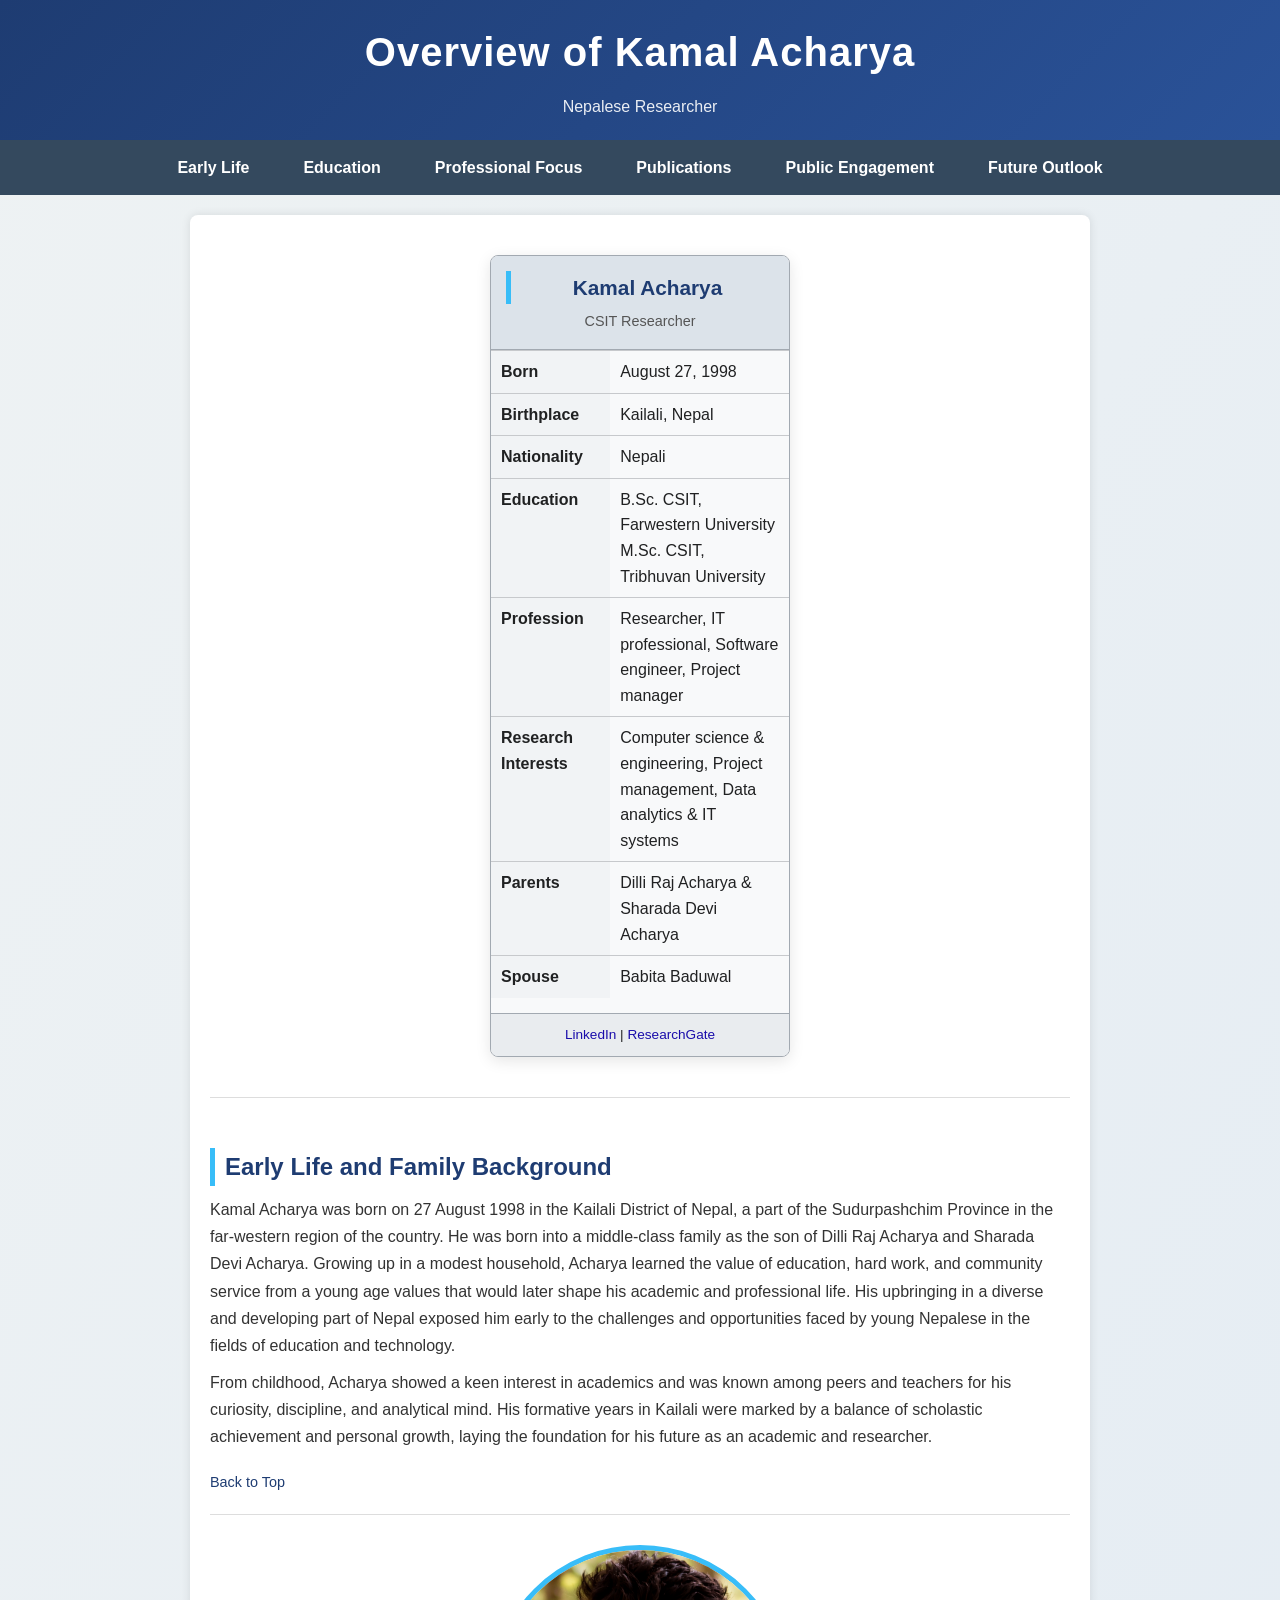
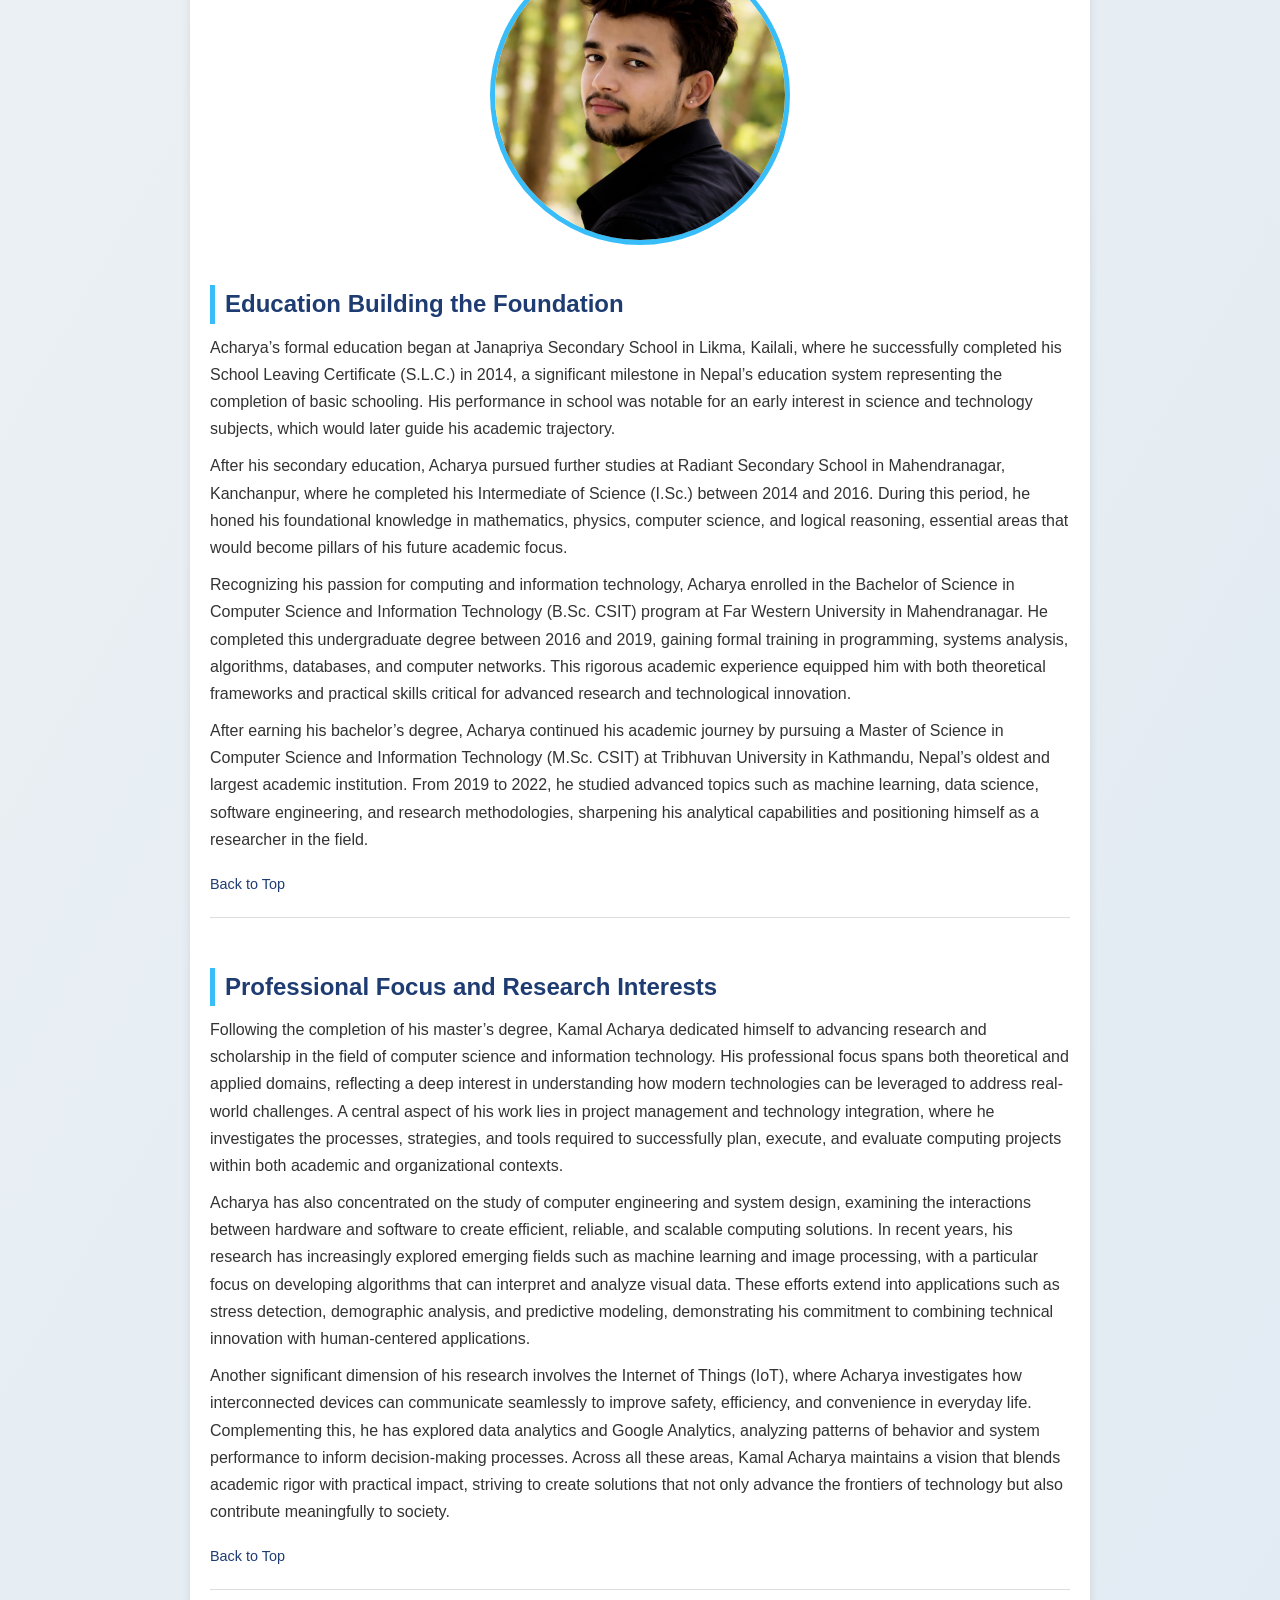
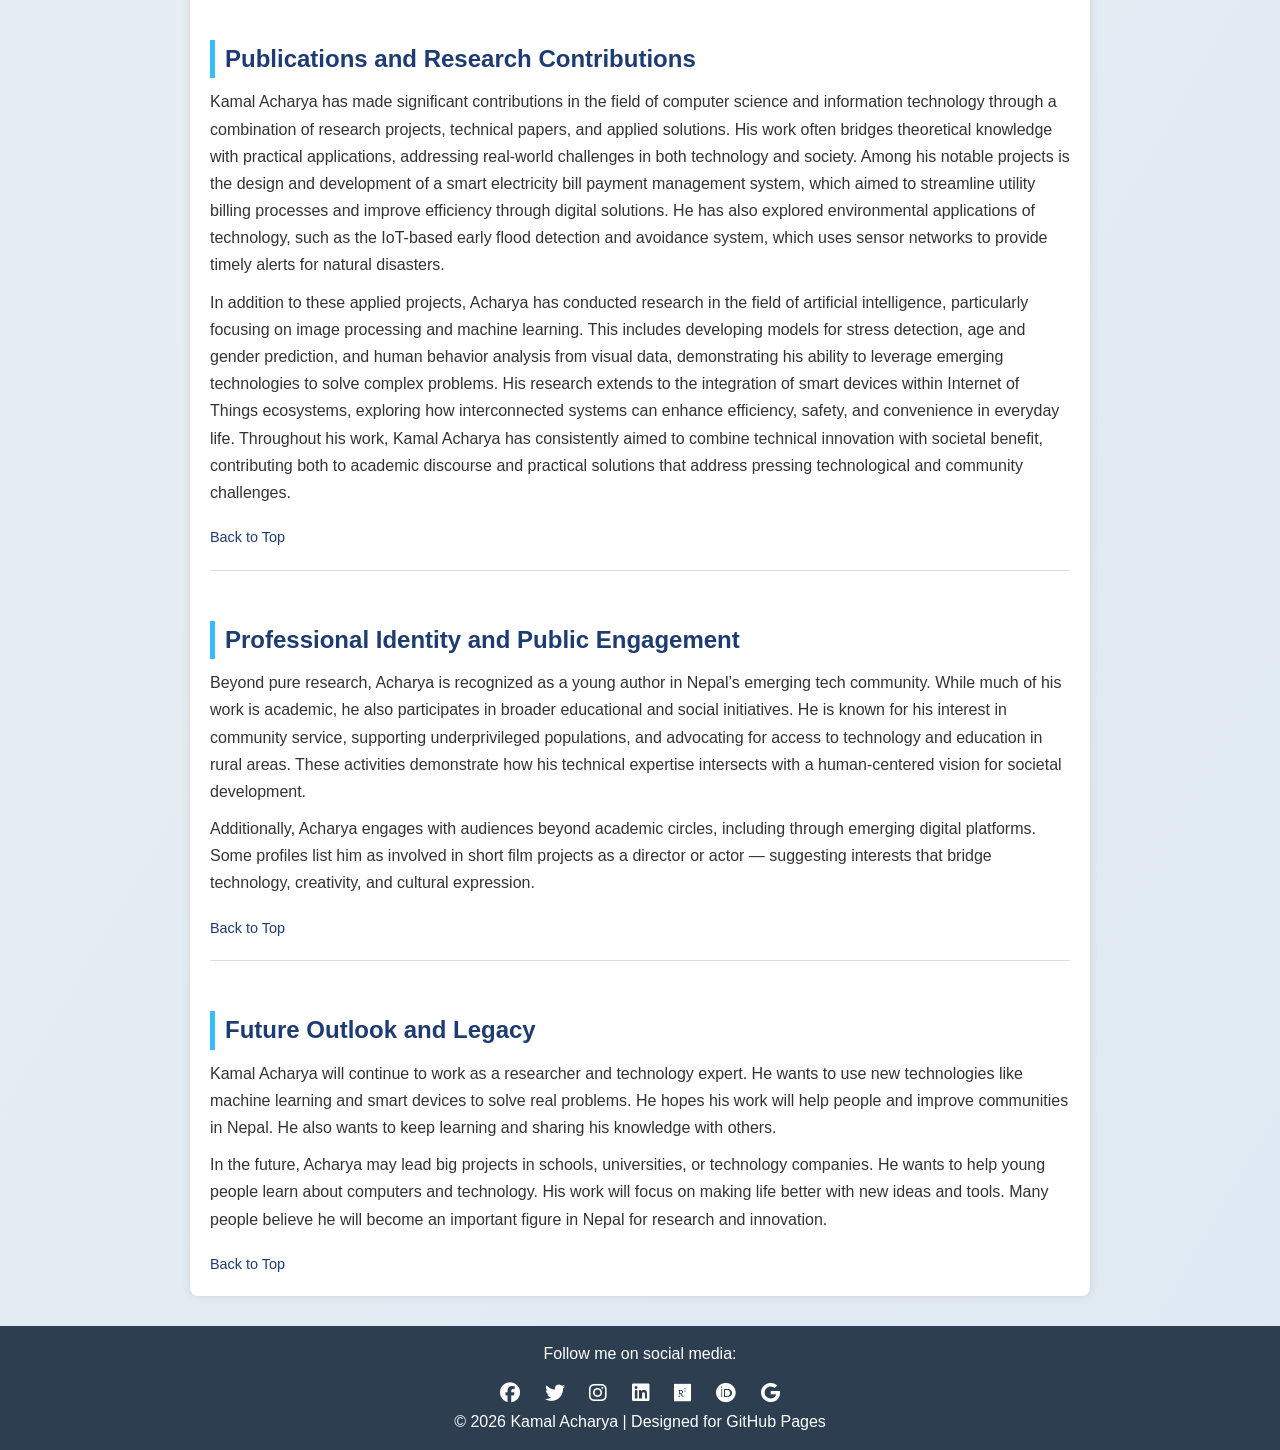
==== index.html @ 08b3272a "Update index.html" ====
<!DOCTYPE html>
<html lang="en">
<head>
    <meta charset="UTF-8">
    <meta name="viewport" content="width=device-width, initial-scale=1.0">
    <script src="script.js"></script>
    <link rel="stylesheet" href="style.css">
    <link rel="stylesheet" href="https://cdnjs.cloudflare.com/ajax/libs/font-awesome/6.4.0/css/all.min.css">
    <meta name="description" content="Biography of Kamal Acharya – Early Life, Education, Career, and Achievements">
    <title>About Kamal Acharya</title>
    <style>
        body {
            font-family: Arial, sans-serif;
            line-height: 1.6;
            margin: 0;
            padding: 0;
            background-color: #f9f9f9;
            color: #333;
        }
        header {
            background-color: #2c3e50;
            color: white;
            padding: 20px 0;
            text-align: center;
        }
        header h1 {
            margin: 0;
        }
        nav {
            background: #34495e;
            padding: 10px;
            position: sticky;
            top: 0;
            z-index: 1000;
        }
        nav ul {
            list-style: none;
            padding: 0;
            display: flex;
            justify-content: center;
            flex-wrap: wrap;
        }
        nav li {
            margin: 5px 15px;
        }
        nav a {
            color: white;
            text-decoration: none;
            font-weight: bold;
        }
        nav a:hover {
            text-decoration: underline;
        }
        main {
            max-width: 900px;
            margin: 20px auto;
            padding: 0 20px;
            background: white;
            border-radius: 8px;
            box-shadow: 0 0 10px rgba(0,0,0,0.1);
        }
        section {
            padding: 20px 0;
            border-bottom: 1px solid #ddd;
        }
        section:last-child {
            border-bottom: none;
        }
        h2 {
            color: #2c3e50;
        }
        ul.toc {
            list-style: decimal inside;
            margin-left: 0;
        }
        footer {
            text-align: center;
            padding: 15px 0;
            background: #2c3e50;
            color: white;
            margin-top: 20px;
        }
        a.back-to-top {
            display: inline-block;
            margin-top: 10px;
            font-size: 0.9em;
        }
    </style>
</head>  
<body>
    <header>
        <h1>Overview of Kamal Acharya</h1>
        <p>Nepalese Researcher</p>
    </header>

    <nav>
        <ul>
           
            <li><a href="#early-life">Early Life</a></li>
            <li><a href="#education">Education</a></li>
            <li><a href="#professional-focus">Professional Focus</a></li>
            <li><a href="#publications">Publications</a></li>
            <li><a href="#Professional Identity and Public Engagement">Public Engagement</a></li>
            <li><a href="#future-outlook">Future Outlook</a></li>
        </ul>
    </nav>
    <main>
   <section id="quick-facts">
    <div class="wiki-infobox">
        <div class="infobox-header">
            <h2>Kamal Acharya</h2>
            <p>CSIT Researcher</p>
        </div>
        <table>
            <tr>
                <th>Born</th>
                <td>August 27, 1998</td>
            </tr>
            <tr>
                <th>Birthplace</th>
                <td>Kailali, Nepal</td>
            </tr>
            <tr>
                <th>Nationality</th>
                <td>Nepali</td>
            </tr>
            <tr>
                <th>Education</th>
                <td>
                    B.Sc. CSIT, Farwestern University<br>
                    M.Sc. CSIT, Tribhuvan University
                </td>
            </tr>
            <tr>
                <th>Profession</th>
                <td>Researcher, IT professional, Software engineer, Project manager</td>
            </tr>
            <tr>
                <th>Research Interests</th>
                <td>Computer science & engineering, Project management, Data analytics & IT systems</td>
            </tr>
            <tr>
                <th>Parents</th>
                <td>Dilli Raj Acharya & Sharada Devi Acharya</td>
            </tr>
            <tr>
                <th>Spouse</th>
                <td>Babita Baduwal</td>
            </tr>
        </table>
        <div class="infobox-footer">
            <a href="https://www.linkedin.com/in/acharyak182" target="_blank">LinkedIn</a> |
            <a href="https://www.researchgate.net/profile/Kamal-Acharya-15" target="_blank">ResearchGate</a>
        </div>
    </div>
</section>
   
        <section id="early-life">
            <h2>Early Life and Family Background</h2>
            <p>Kamal Acharya was born on 27 August 1998 in the Kailali District of Nepal, a part of the Sudurpashchim Province in the far‑western region of the country. He was born into a middle‑class family as the son of Dilli Raj Acharya and Sharada Devi Acharya. Growing up in a modest household, Acharya learned the value of education, hard work, and community service from a young age values that would later shape his academic and professional life. His upbringing in a diverse and developing part of Nepal exposed him early to the challenges and opportunities faced by young Nepalese in the fields of education and technology.</p>
            <p>From childhood, Acharya showed a keen interest in academics and was known among peers and teachers for his curiosity, discipline, and analytical mind. His formative years in Kailali were marked by a balance of scholastic achievement and personal growth, laying the foundation for his future as an academic and researcher.</p>
            <a href="#top" class="back-to-top">Back to Top</a>
        </section>
<img src="Kamal_Acharya_in_2026.jpg" alt="My Photo" class="center-img" width="300" height="300">
        <section id="education">
            <h2>Education Building the Foundation</h2>
            <p>Acharya’s formal education began at Janapriya Secondary School in Likma, Kailali, where he successfully completed his School Leaving Certificate (S.L.C.) in 2014, a significant milestone in Nepal’s education system representing the completion of basic schooling. His performance in school was notable for an early interest in science and technology subjects, which would later guide his academic trajectory.</p>
            <p>After his secondary education, Acharya pursued further studies at Radiant Secondary School in Mahendranagar, Kanchanpur, where he completed his Intermediate of Science (I.Sc.) between 2014 and 2016. During this period, he honed his foundational knowledge in mathematics, physics, computer science, and logical reasoning, essential areas that would become pillars of his future academic focus.</p>
            <p>Recognizing his passion for computing and information technology, Acharya enrolled in the Bachelor of Science in Computer Science and Information Technology (B.Sc. CSIT) program at Far Western University in Mahendranagar. He completed this undergraduate degree between 2016 and 2019, gaining formal training in programming, systems analysis, algorithms, databases, and computer networks. This rigorous academic experience equipped him with both theoretical frameworks and practical skills critical for advanced research and technological innovation.</p>
            <p>After earning his bachelor’s degree, Acharya continued his academic journey by pursuing a Master of Science in Computer Science and Information Technology (M.Sc. CSIT) at Tribhuvan University in Kathmandu, Nepal’s oldest and largest academic institution. From 2019 to 2022, he studied advanced topics such as machine learning, data science, software engineering, and research methodologies, sharpening his analytical capabilities and positioning himself as a researcher in the field.</p>
            <a href="#top" class="back-to-top">Back to Top</a>
        </section>

        <section id="professional-focus">
            <h2>Professional Focus and Research Interests</h2>
            <p>Following the completion of his master’s degree, Kamal Acharya dedicated himself to advancing research and scholarship in the field of computer science and information technology. His professional focus spans both theoretical and applied domains, reflecting a deep interest in understanding how modern technologies can be leveraged to address real-world challenges. A central aspect of his work lies in project management and technology integration, where he investigates the processes, strategies, and tools required to successfully plan, execute, and evaluate computing projects within both academic and organizational contexts.</p>
            <p>Acharya has also concentrated on the study of computer engineering and system design, examining the interactions between hardware and software to create efficient, reliable, and scalable computing solutions. In recent years, his research has increasingly explored emerging fields such as machine learning and image processing, with a particular focus on developing algorithms that can interpret and analyze visual data. These efforts extend into applications such as stress detection, demographic analysis, and predictive modeling, demonstrating his commitment to combining technical innovation with human-centered applications.</p>
            <p>Another significant dimension of his research involves the Internet of Things (IoT), where Acharya investigates how interconnected devices can communicate seamlessly to improve safety, efficiency, and convenience in everyday life. Complementing this, he has explored data analytics and Google Analytics, analyzing patterns of behavior and system performance to inform decision-making processes. Across all these areas, Kamal Acharya maintains a vision that blends academic rigor with practical impact, striving to create solutions that not only advance the frontiers of technology but also contribute meaningfully to society.</p>
            <a href="#top" class="back-to-top">Back to Top</a>
        </section>

        <section id="publications">
            <h2>Publications and Research Contributions</h2>
            <p>Kamal Acharya has made significant contributions in the field of computer science and information technology through a combination of research projects, technical papers, and applied solutions. His work often bridges theoretical knowledge with practical applications, addressing real-world challenges in both technology and society. Among his notable projects is the design and development of a smart electricity bill payment management system, which aimed to streamline utility billing processes and improve efficiency through digital solutions. He has also explored environmental applications of technology, such as the IoT-based early flood detection and avoidance system, which uses sensor networks to provide timely alerts for natural disasters.</p>
            <p>In addition to these applied projects, Acharya has conducted research in the field of artificial intelligence, particularly focusing on image processing and machine learning. This includes developing models for stress detection, age and gender prediction, and human behavior analysis from visual data, demonstrating his ability to leverage emerging technologies to solve complex problems. His research extends to the integration of smart devices within Internet of Things ecosystems, exploring how interconnected systems can enhance efficiency, safety, and convenience in everyday life. Throughout his work, Kamal Acharya has consistently aimed to combine technical innovation with societal benefit, contributing both to academic discourse and practical solutions that address pressing technological and community challenges.</p>
            <a href="#top" class="back-to-top">Back to Top</a>
        </section>

        <section id="Professional Identity and Public Engagement">
            <h2>Professional Identity and Public Engagement</h2>
            <p>Beyond pure research, Acharya is recognized as a young author in Nepal’s emerging tech community. While much of his work is academic, he also participates in broader educational and social initiatives. He is known for his interest in community service, supporting underprivileged populations, and advocating for access to technology and education in rural areas. These activities demonstrate how his technical expertise intersects with a human‑centered vision for societal development.</p>
            <p>Additionally, Acharya engages with audiences beyond academic circles, including through emerging digital platforms. Some profiles list him as involved in short film projects as a director or actor — suggesting interests that bridge technology, creativity, and cultural expression.</p>
            <a href="#top" class="back-to-top">Back to Top</a>
        </section>

        <section id="future-outlook">
            <h2>Future Outlook and Legacy</h2>
            <p>Kamal Acharya will continue to work as a researcher and technology expert. He wants to use new technologies like machine learning and smart devices to solve real problems. He hopes his work will help people and improve communities in Nepal. He also wants to keep learning and sharing his knowledge with others.</p>
            <p>In the future, Acharya may lead big projects in schools, universities, or technology companies. He wants to help young people learn about computers and technology. His work will focus on making life better with new ideas and tools. Many people believe he will become an important figure in Nepal for research and innovation.</p>
            <a href="#top" class="back-to-top">Back to Top</a>
        </section>
    </main>

    <footer>
        <p>Follow me on social media:</p>
    <div class="social-icons">
        <a href="https://facebook.com/acharyaka182" target="_blank"><i class="fab fa-facebook"></i></a>
        <a href="https://twitter.com/acharyak182" target="_blank"><i class="fab fa-twitter"></i></a>
        <a href="https://instagram.com/acharyak182" target="_blank"><i class="fab fa-instagram"></i></a>
        <a href="https://linkedin.com/in/acharyak182" target="_blank"><i class="fab fa-linkedin"></i></a>
        <a href="https://www.researchgate.net/profile/Kamal-Acharya-15" target="_blank"><i class="fab fa-researchgate"></i></a>
        <a href="https://orcid.org/0000-0002-6869-6599" target="_blank"><i class="fab fa-orcid"></i></a>
        <a href="https://www.google.com/search?kgmid=/g/11vq212zlk" target="_blank"><i class="fab fa-google"></i></a>    
    </div>
        &copy; 2026 Kamal Acharya | Designed for GitHub Pages
    </footer>
</body>
</html>
---- style.css ----
/* Google Font */
@import url('https://fonts.googleapis.com/css2?family=Poppins:wght@300;400;600&display=swap');
/* Wikipedia-style Info Box */
.wiki-infobox {
    width: 300px;
    border: 1px solid #a2a9b1;
    border-radius: 8px;
    background-color: #f8f9fa;
    font-family: 'Segoe UI', Tahoma, Geneva, Verdana, sans-serif;
    color: #202122;
    overflow: hidden;
    box-shadow: 0 4px 15px rgba(0,0,0,0.1);
    margin: 20px auto;
}

.infobox-header {
    background-color: #dce3ea;
    padding: 15px;
    text-align: center;
    border-bottom: 1px solid #a2a9b1;
}

.infobox-header h2 {
    margin: 0;
    font-size: 1.3em;
}

.infobox-header p {
    margin: 5px 0 0 0;
    font-size: 0.9em;
    color: #555;
}

.infobox-image img {
    display: block;
    max-width: 100%;
    height: auto;
    margin: 15px auto;
    border-radius: 6px;
}

.wiki-infobox table {
    width: 100%;
    border-collapse: collapse;
    margin: 0 0 15px 0;
}

.wiki-infobox th, .wiki-infobox td {
    text-align: left;
    padding: 8px 10px;
    border-top: 1px solid #c7c9cc;
    vertical-align: top;
}

.wiki-infobox th {
    width: 40%;
    font-weight: bold;
    background-color: #f1f3f5;
}

.infobox-footer {
    text-align: center;
    padding: 10px;
    font-size: 0.85em;
    border-top: 1px solid #a2a9b1;
    background-color: #e9ecef;
}

.infobox-footer a {
    color: #1a0dab;
    text-decoration: none;
}

.infobox-footer a:hover {
    text-decoration: underline;
}

@media screen and (max-width: 400px) {
    .wiki-infobox {
        width: 90%;
    }
}
* {
    margin: 0;
    padding: 0;
    box-sizing: border-box;
}

body {
    font-family: 'Poppins', sans-serif;
    background: linear-gradient(120deg, #eef2f3, #dfe9f3);
    color: #333;
}

/* HEADER */
header {
    background: linear-gradient(135deg, #1e3c72, #2a5298);
    color: white;
    padding: 40px 20px;
    text-align: center;
}

header h1 {
    font-size: 2.5em;
    letter-spacing: 1px;
}

header p {
    margin-top: 10px;
    opacity: 0.9;
}

/* NAVBAR */
nav {
    background: #1e293b;
    position: sticky;
    top: 0;
    z-index: 1000;
}

nav ul {
    display: flex;
    justify-content: center;
    list-style: none;
    flex-wrap: wrap;
}

nav li {
    margin: 10px 15px;
}

nav a {
    color: #fff;
    text-decoration: none;
    padding: 8px 12px;
    transition: 0.3s;
    border-radius: 6px;
}

nav a:hover {
    background: #38bdf8;
    color: #000;
}

/* MAIN CONTENT */
main {
    max-width: 950px;
    margin: 30px auto;
    padding: 25px;
    background: white;
    border-radius: 12px;
    box-shadow: 0 8px 25px rgba(0,0,0,0.1);
}

/* SECTION STYLE */
section {
    margin-bottom: 30px;
    padding-bottom: 20px;
    border-bottom: 1px solid #eee;
}

section h2 {
    color: #1e3c72;
    margin-bottom: 10px;
    border-left: 5px solid #38bdf8;
    padding-left: 10px;
}

section p {
    margin-bottom: 10px;
    line-height: 1.7;
}

/* IMAGE */
.center-img {
    display: block;
    margin: 20px auto;
    border-radius: 50%;
    border: 5px solid #38bdf8;
    object-fit: cover;
}

/* BACK TO TOP */
.back-to-top {
    display: inline-block;
    margin-top: 10px;
    font-size: 0.85em;
    color: #1e3c72;
    text-decoration: none;
}

.back-to-top:hover {
    text-decoration: underline;
}

/* SOCIAL ICONS */
.social-icons {
    margin-top: 10px;
}

.social-icons a {
    color: white;
    margin: 0 10px;
    font-size: 20px;
    transition: 0.3s;
}

.social-icons a:hover {
    color: #38bdf8;
}

/* FOOTER */
footer {
    background: #1e293b;
    color: white;
    text-align: center;
    padding: 20px;
    margin-top: 30px;
}

/* RESPONSIVE DESIGN */
@media (max-width: 768px) {
    header h1 {
        font-size: 2em;
    }

    nav ul {
        flex-direction: column;
        align-items: center;
    }
    

    main {
        margin: 15px;
        padding: 15px;
    }
}
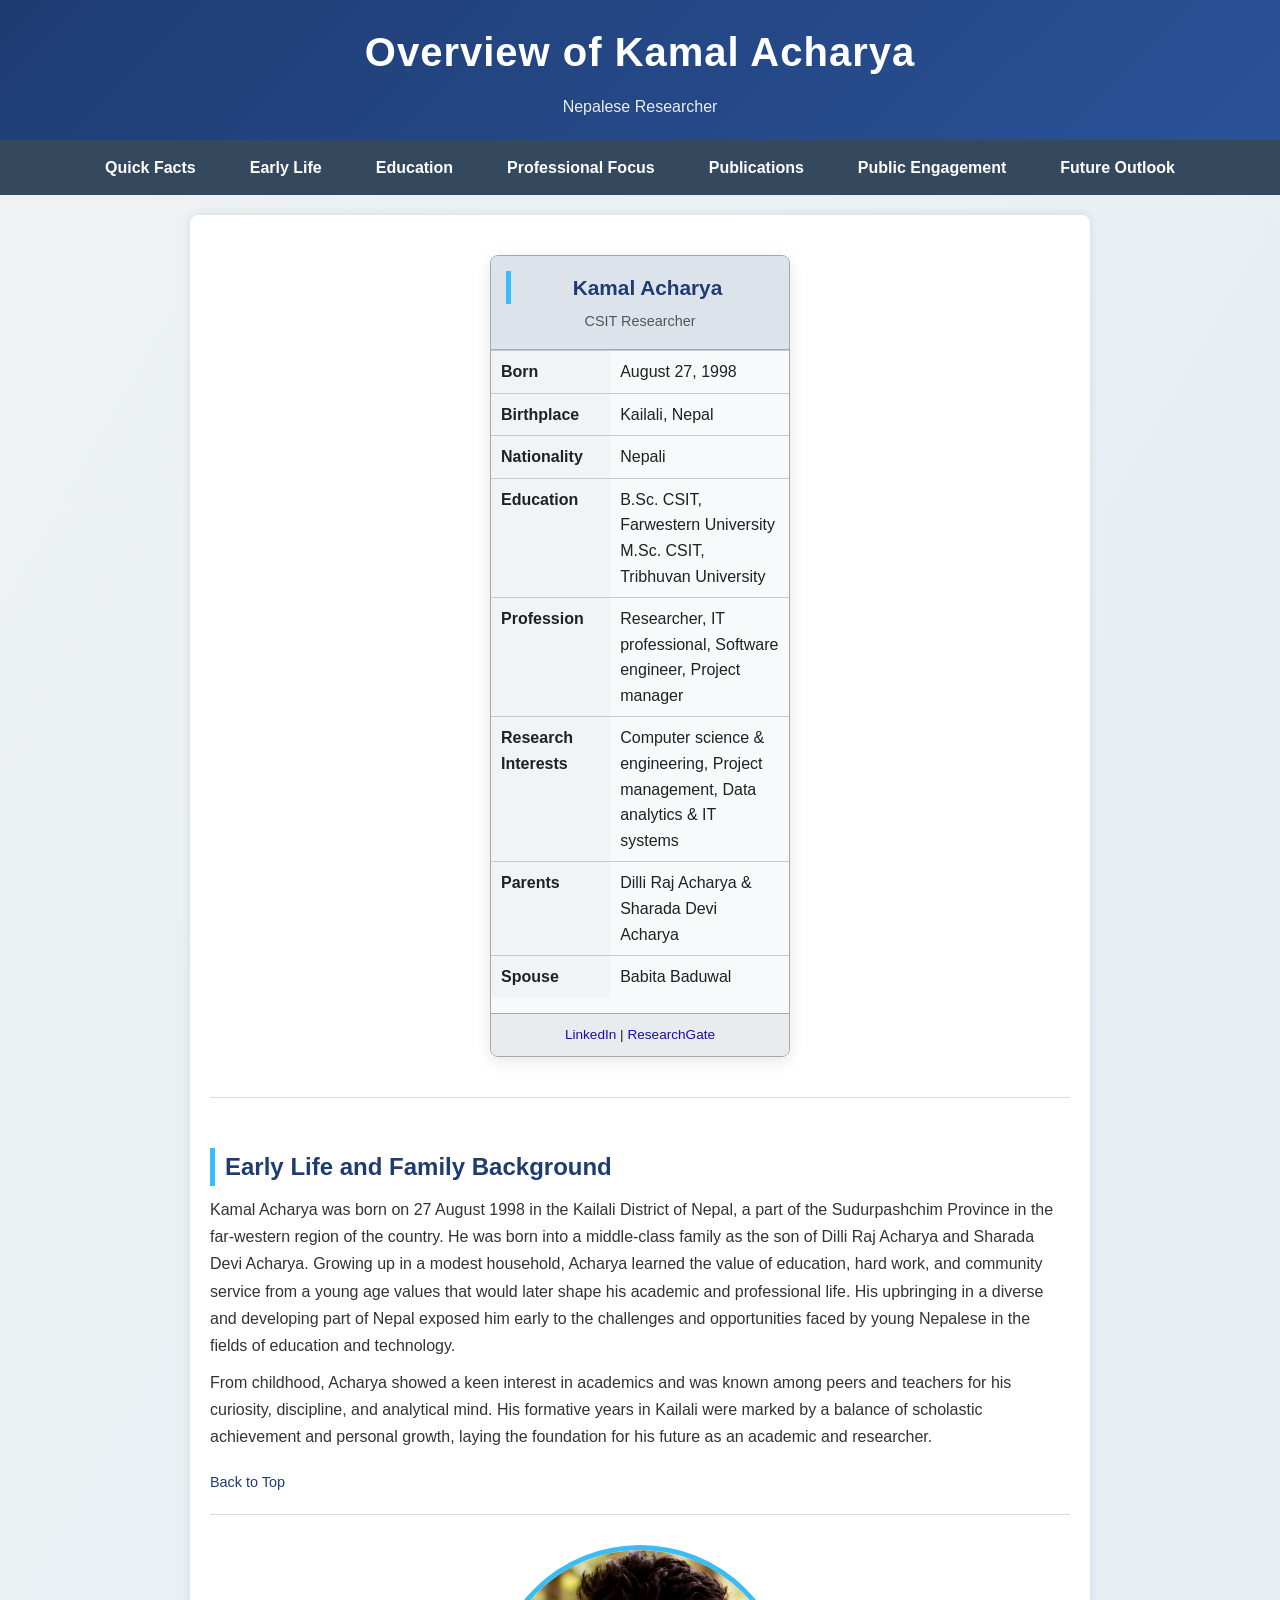
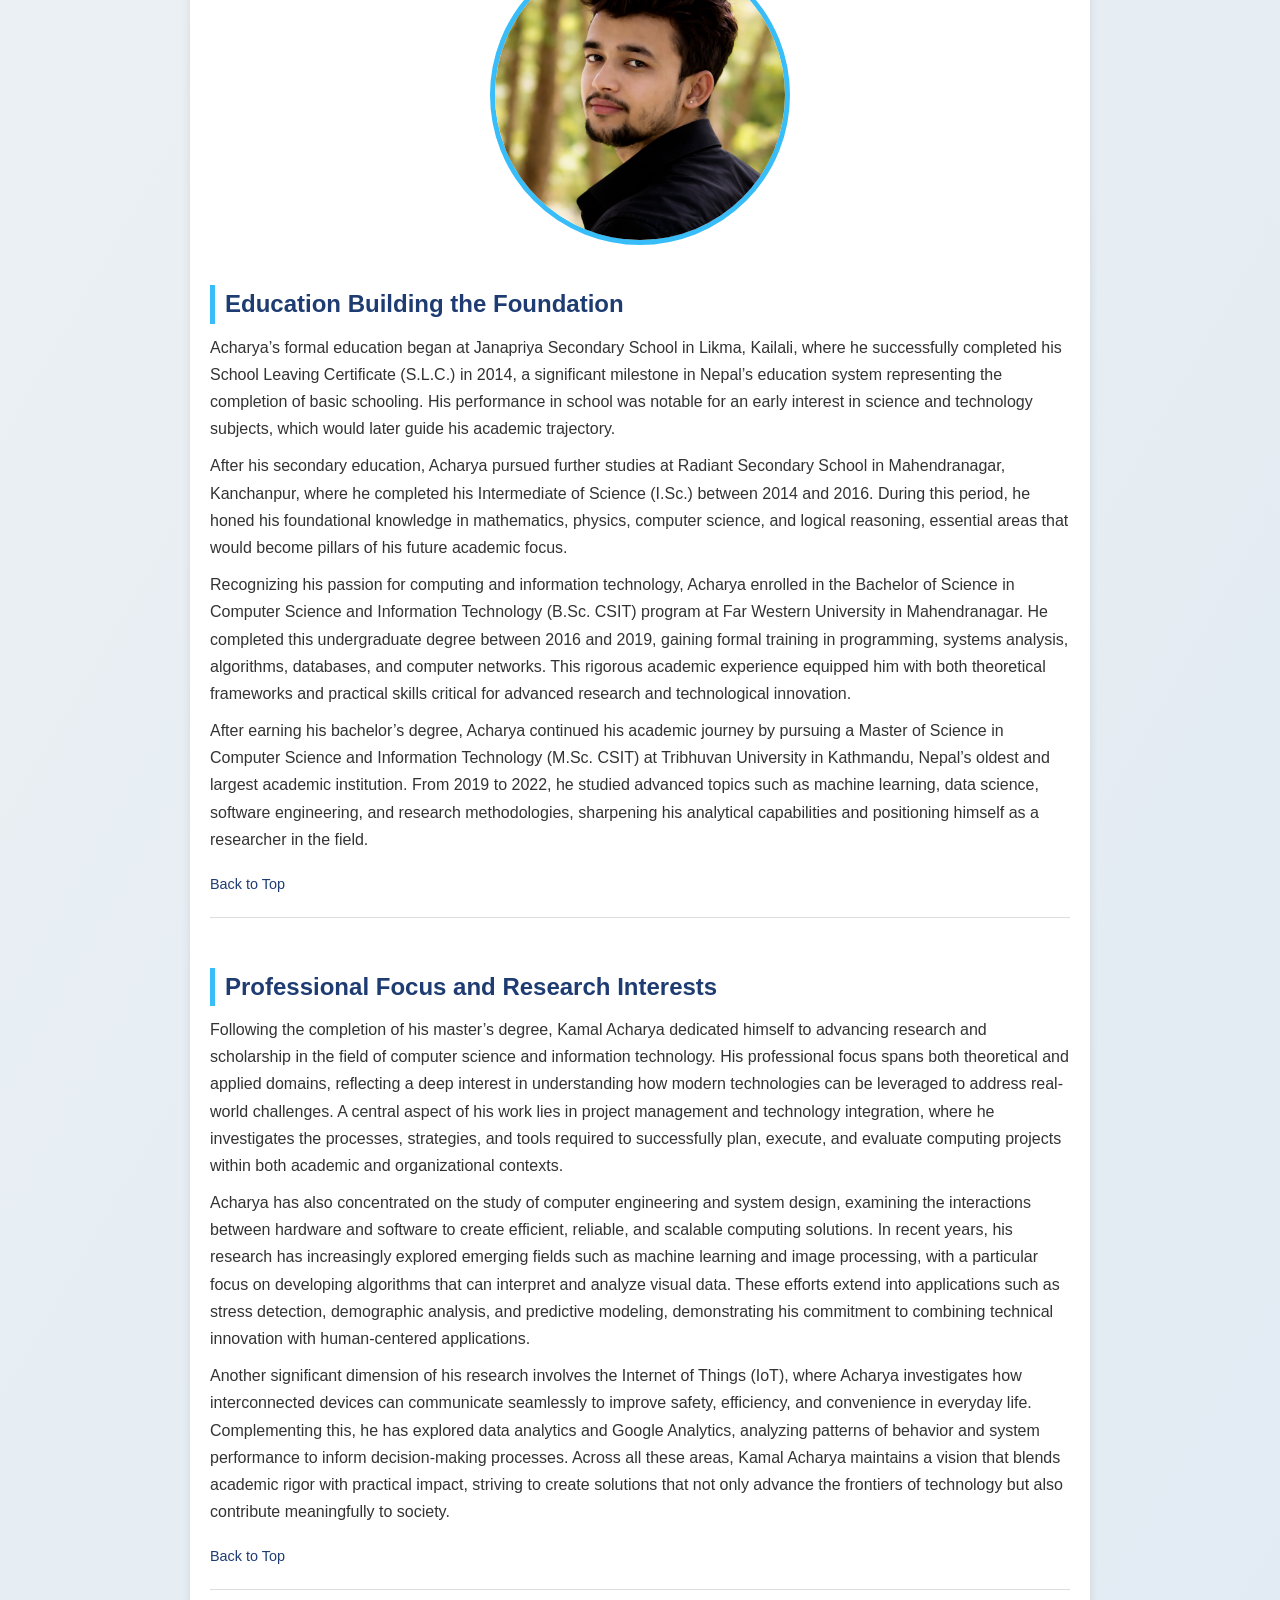
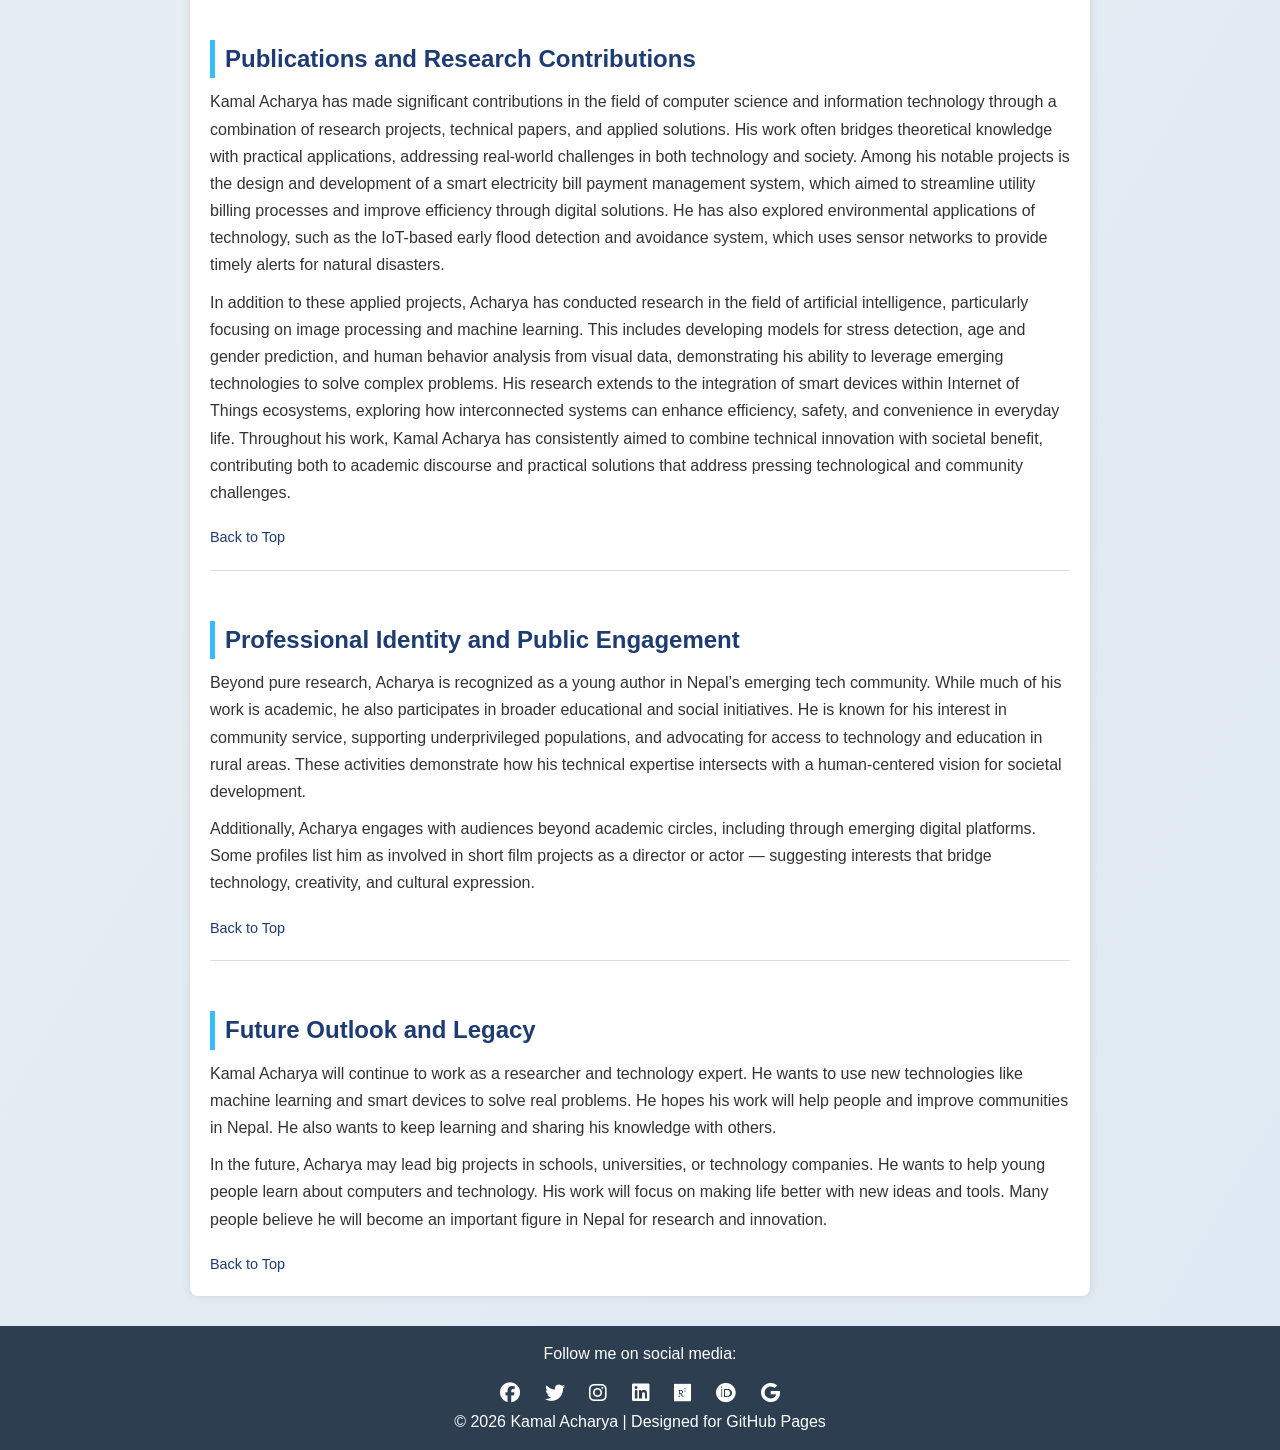
==== commit eb4ad8e5: "Update index.html" ====
--- a/index.html
+++ b/index.html
@@ -95,7 +95,7 @@
 
     <nav>
         <ul>
-           
+            <li><a href="#quick-facts">Quick Facts</a></li>
             <li><a href="#early-life">Early Life</a></li>
             <li><a href="#education">Education</a></li>
             <li><a href="#professional-focus">Professional Focus</a></li>
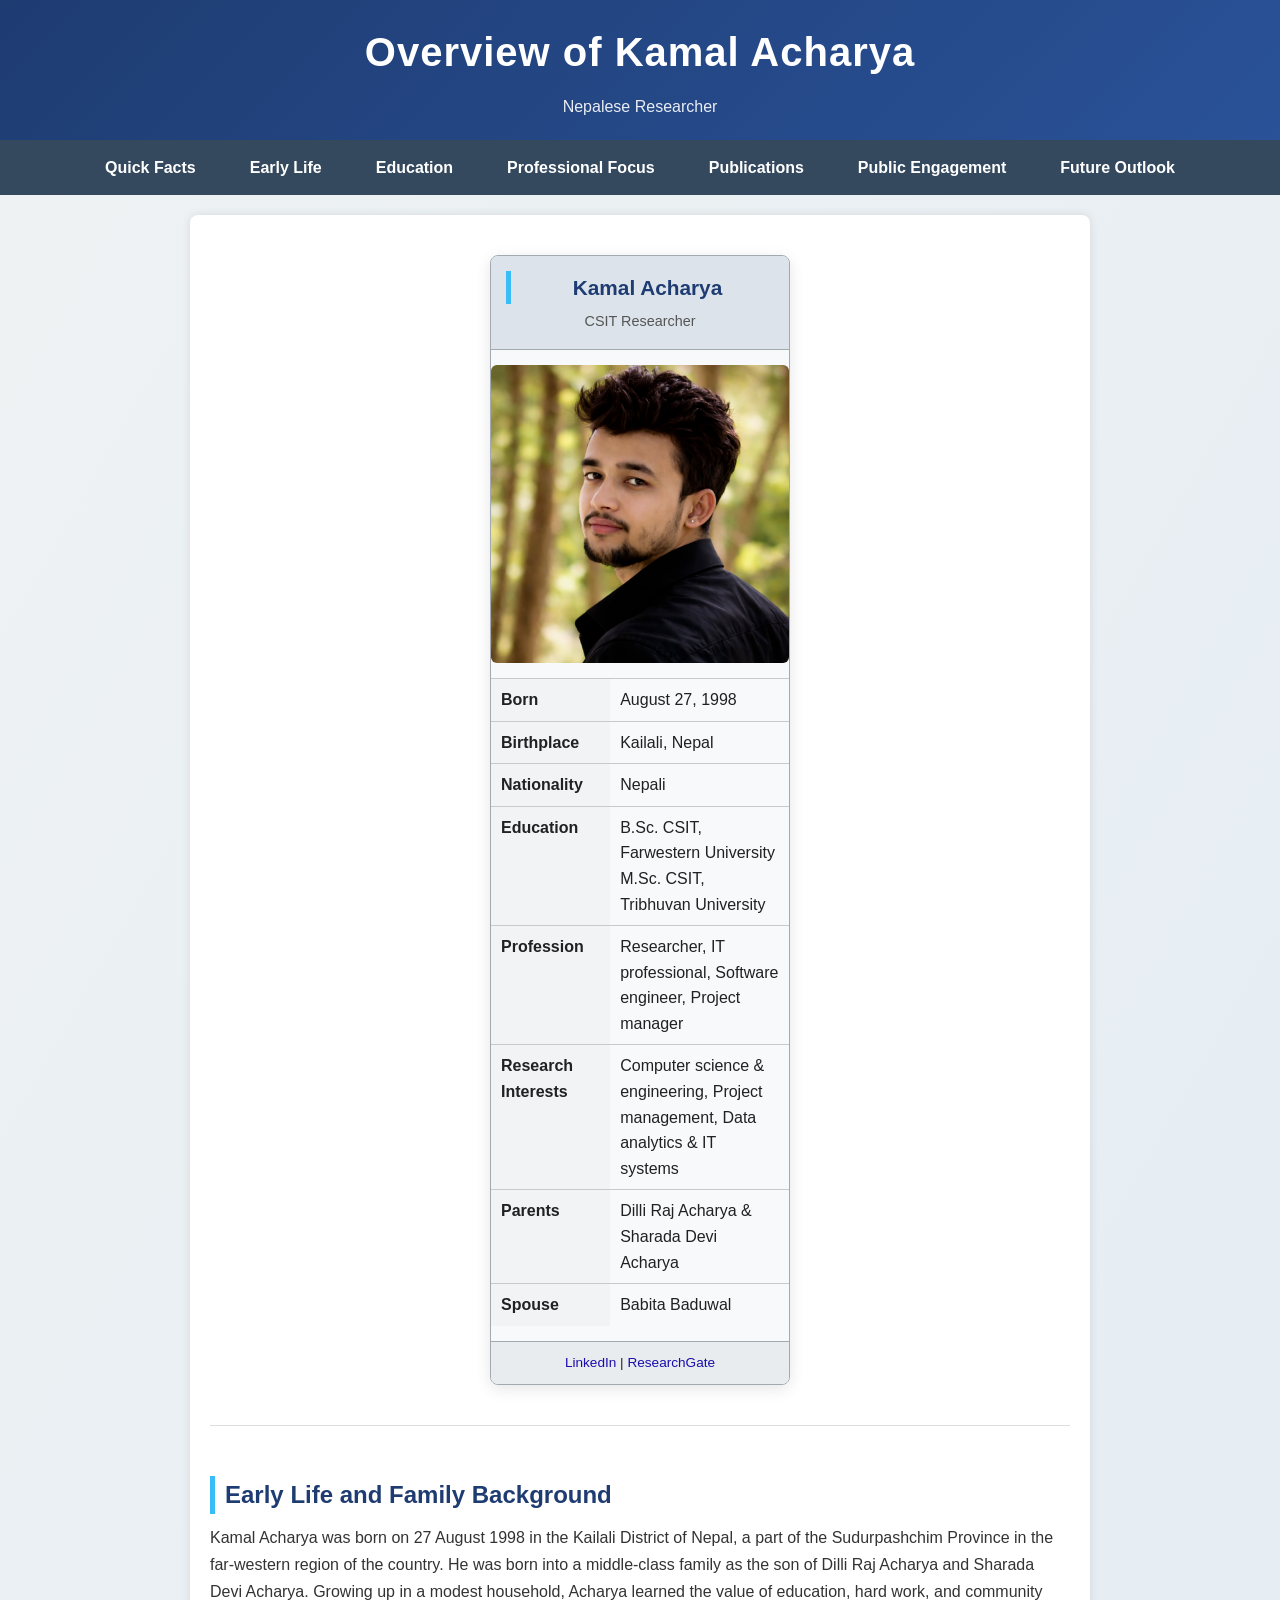
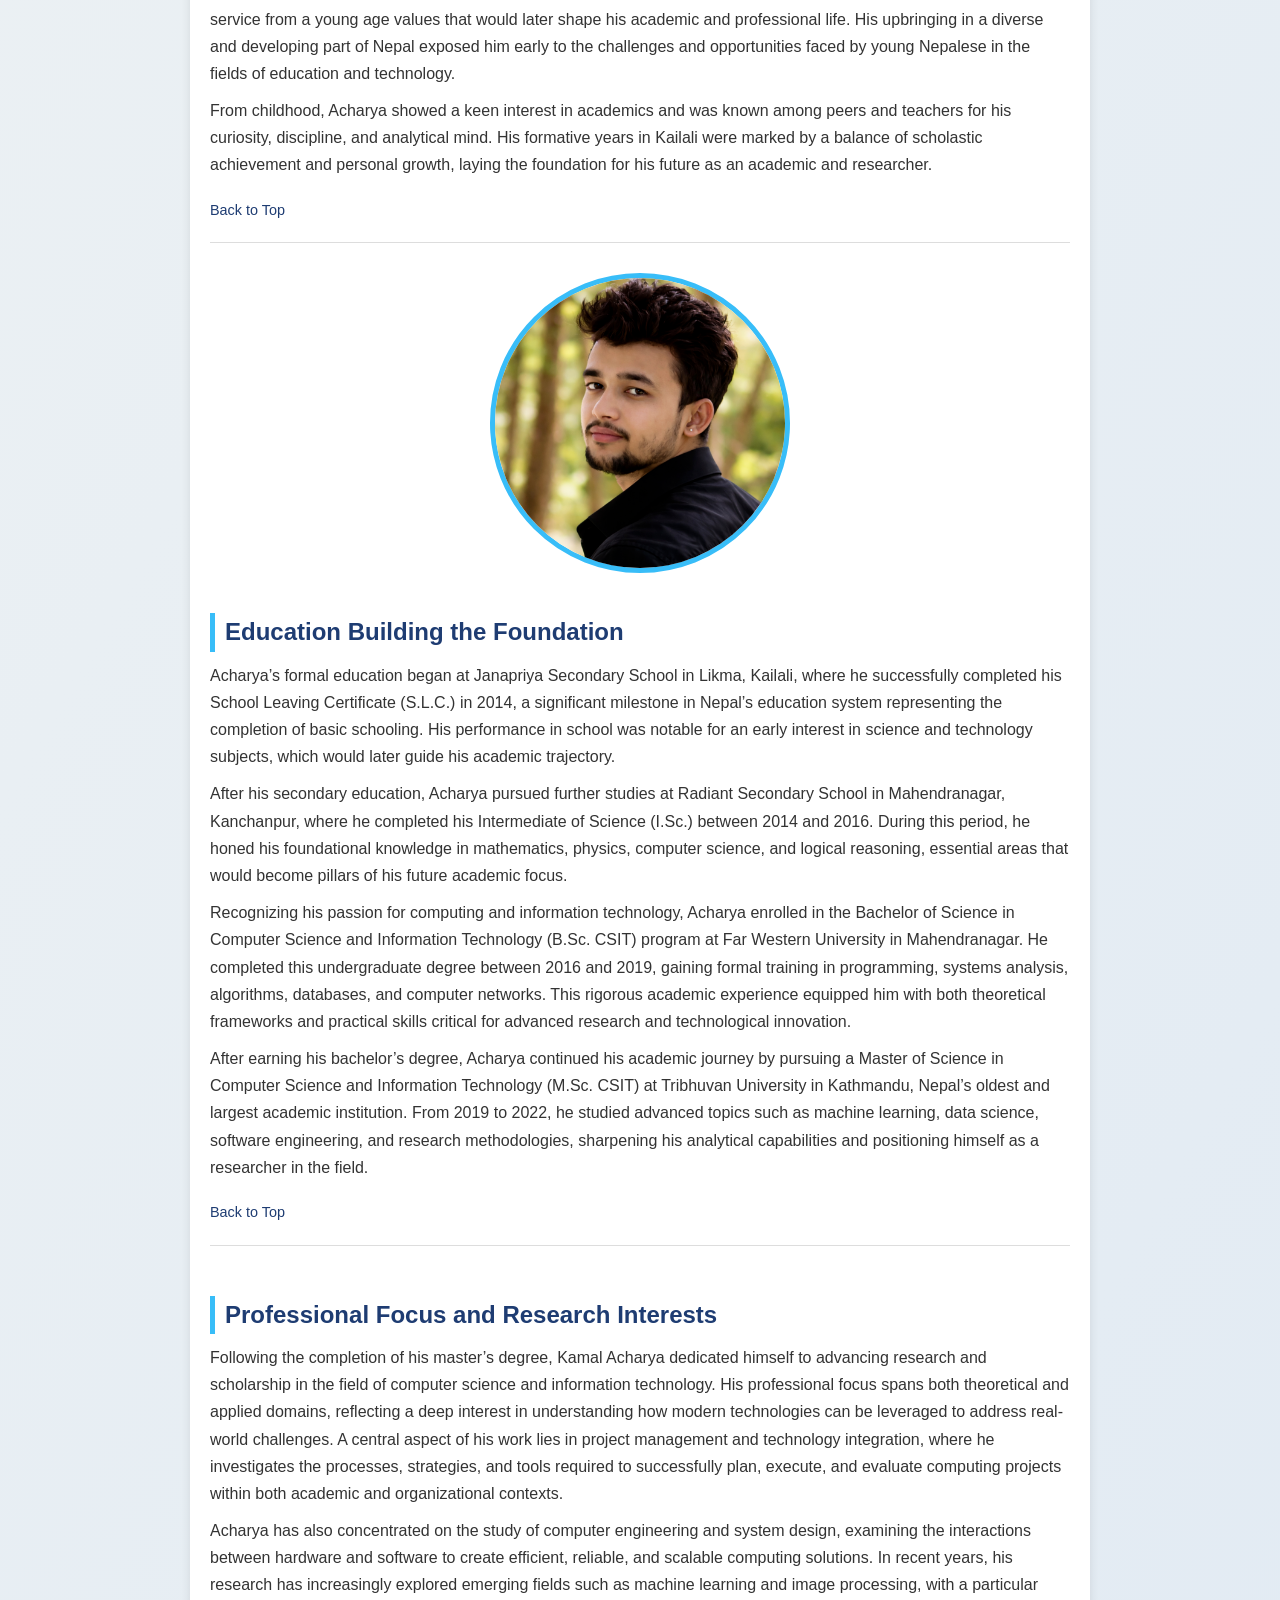
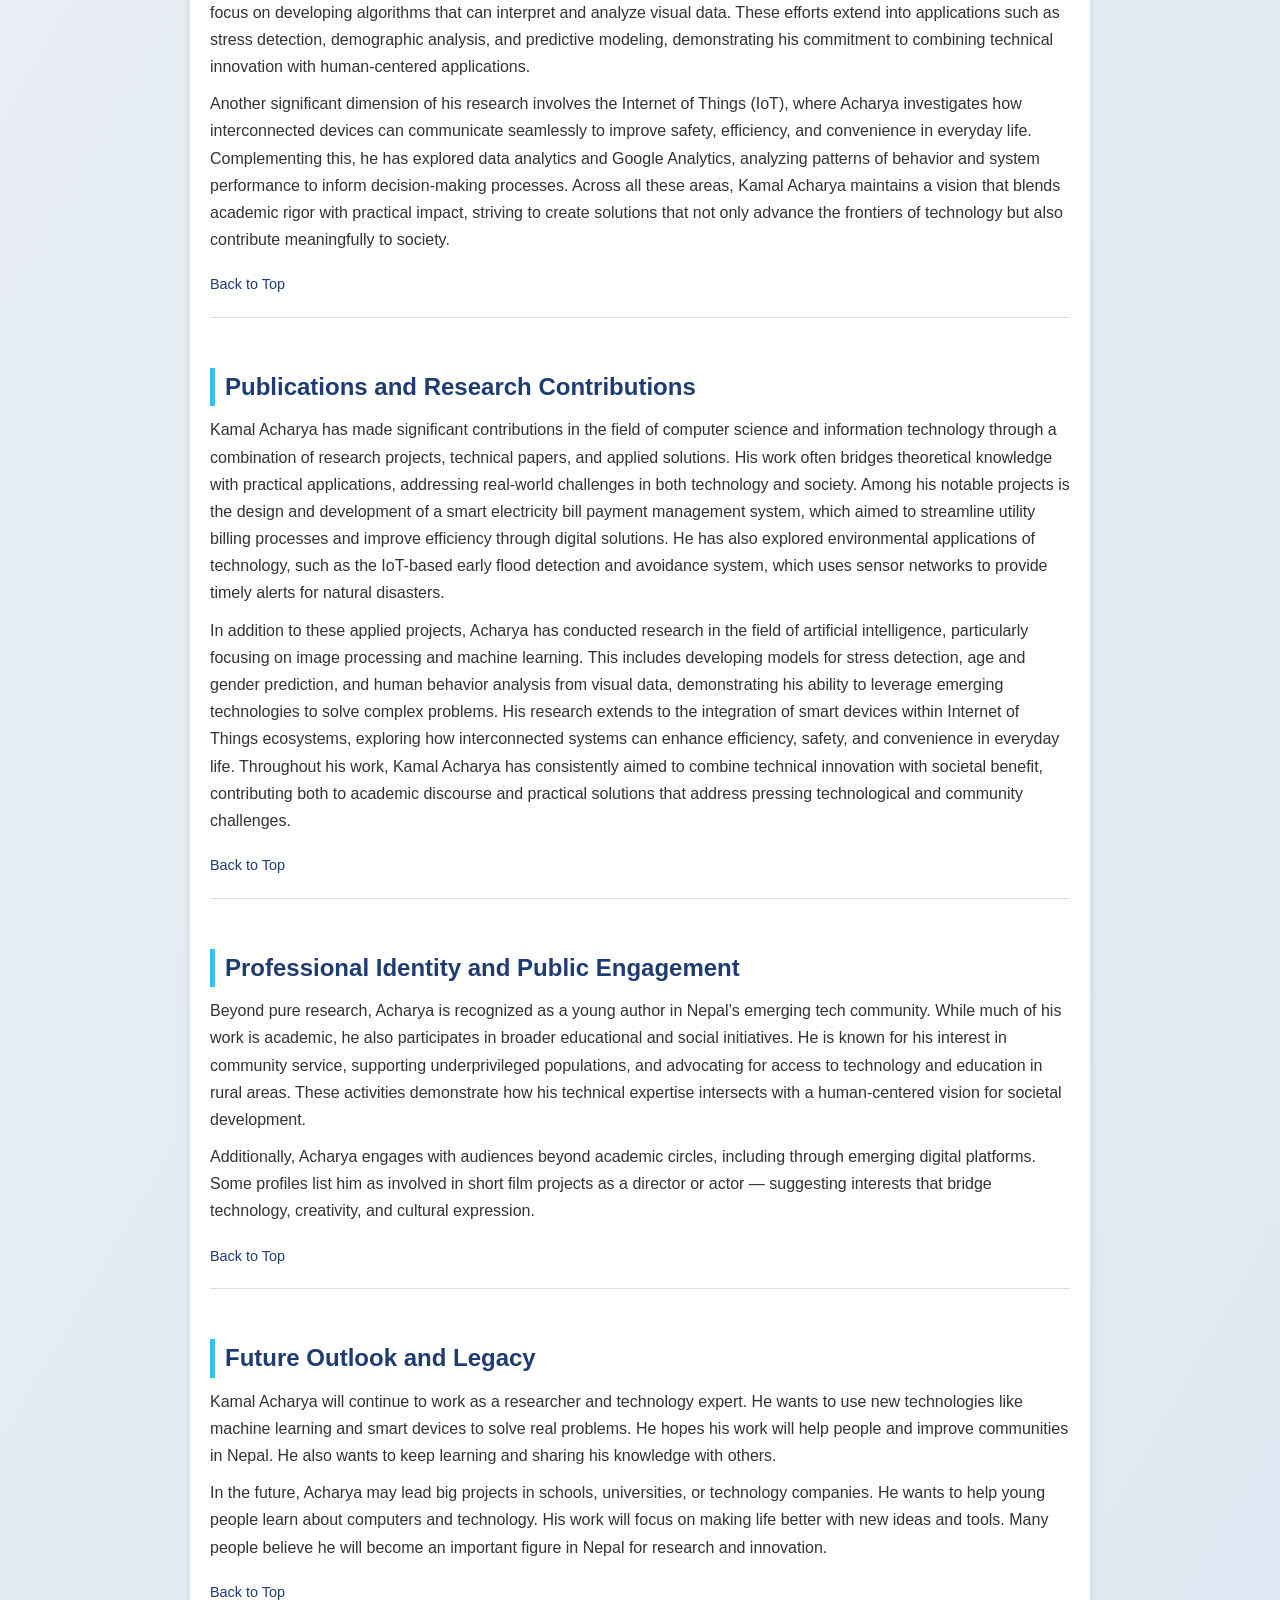
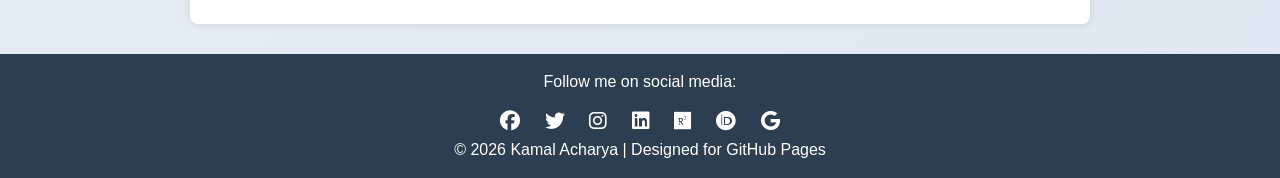
==== commit cf268087: "Update index.html" ====
--- a/index.html
+++ b/index.html
@@ -111,6 +111,9 @@
             <h2>Kamal Acharya</h2>
             <p>CSIT Researcher</p>
         </div>
+         <div class="infobox-image">
+            <img src="Kamal_Acharya_in_2026.jpg" alt="Kamal Acharya">
+        </div>
         <table>
             <tr>
                 <th>Born</th>
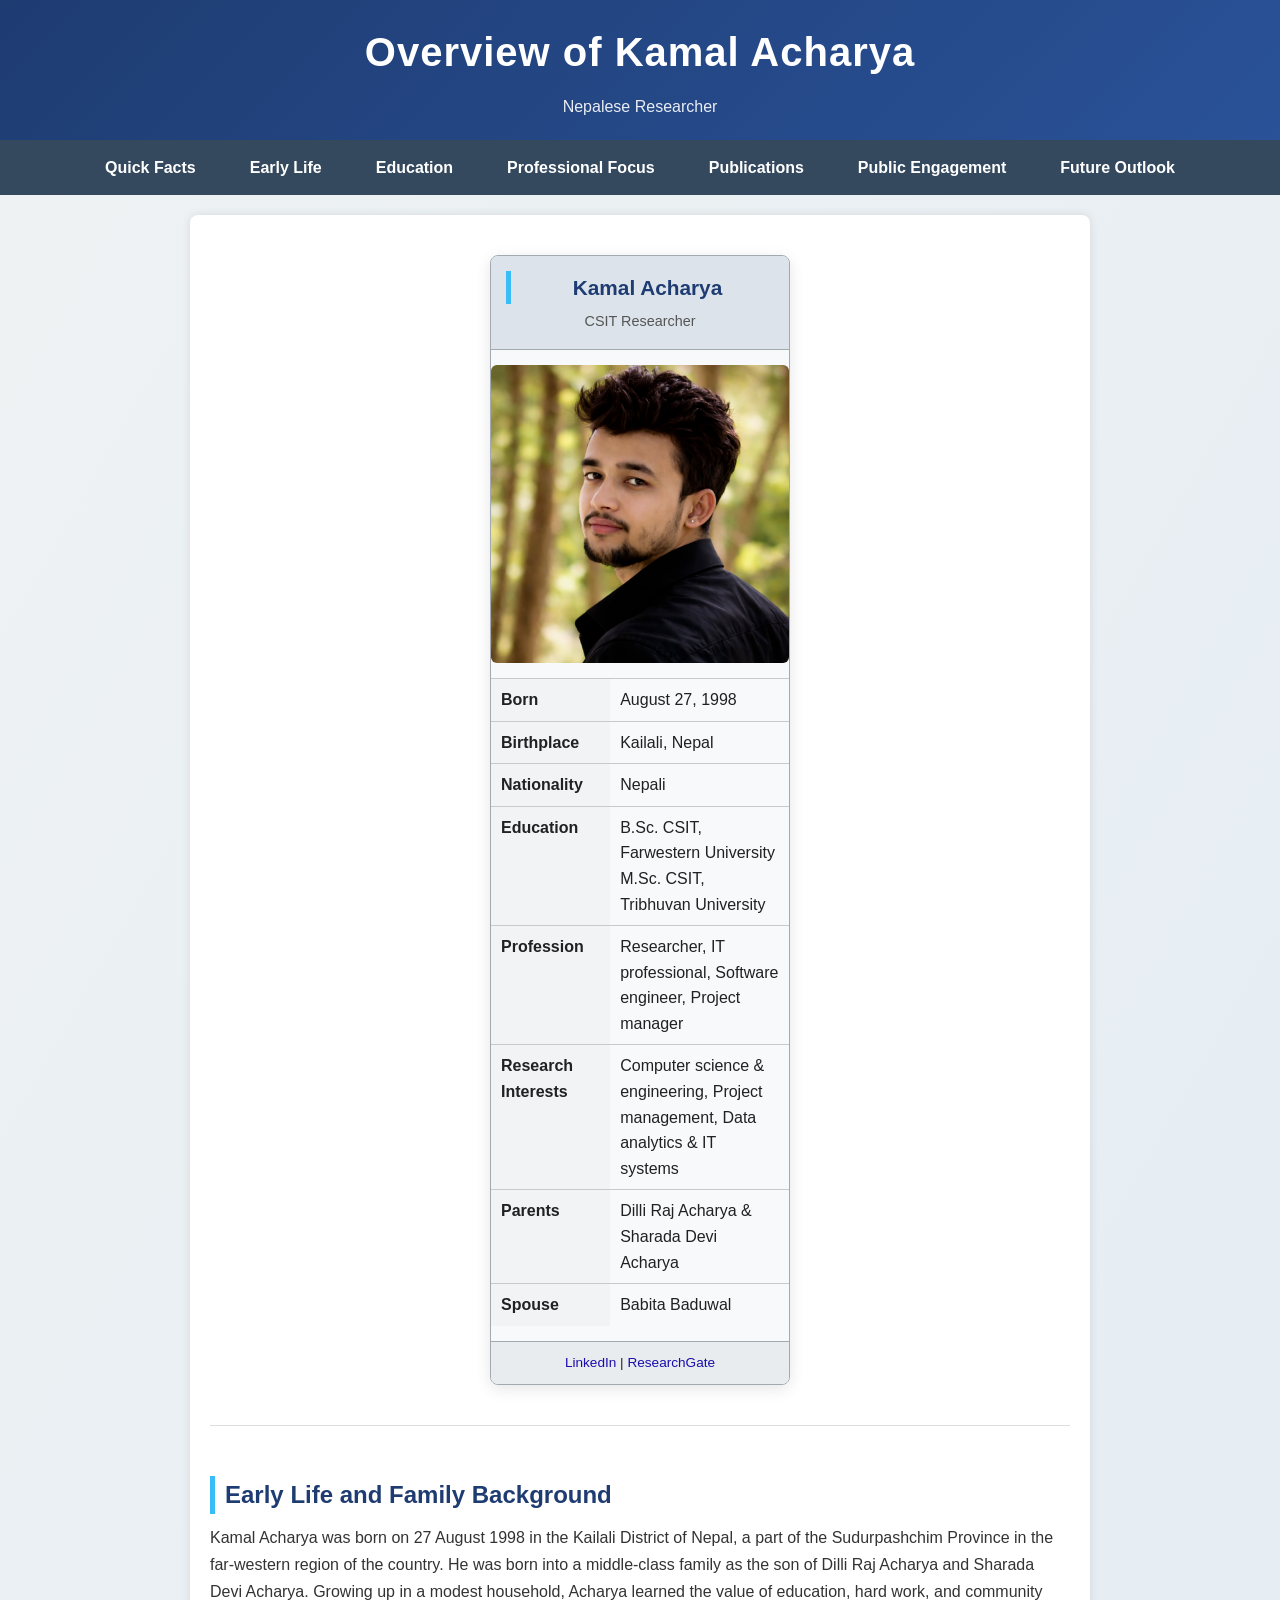
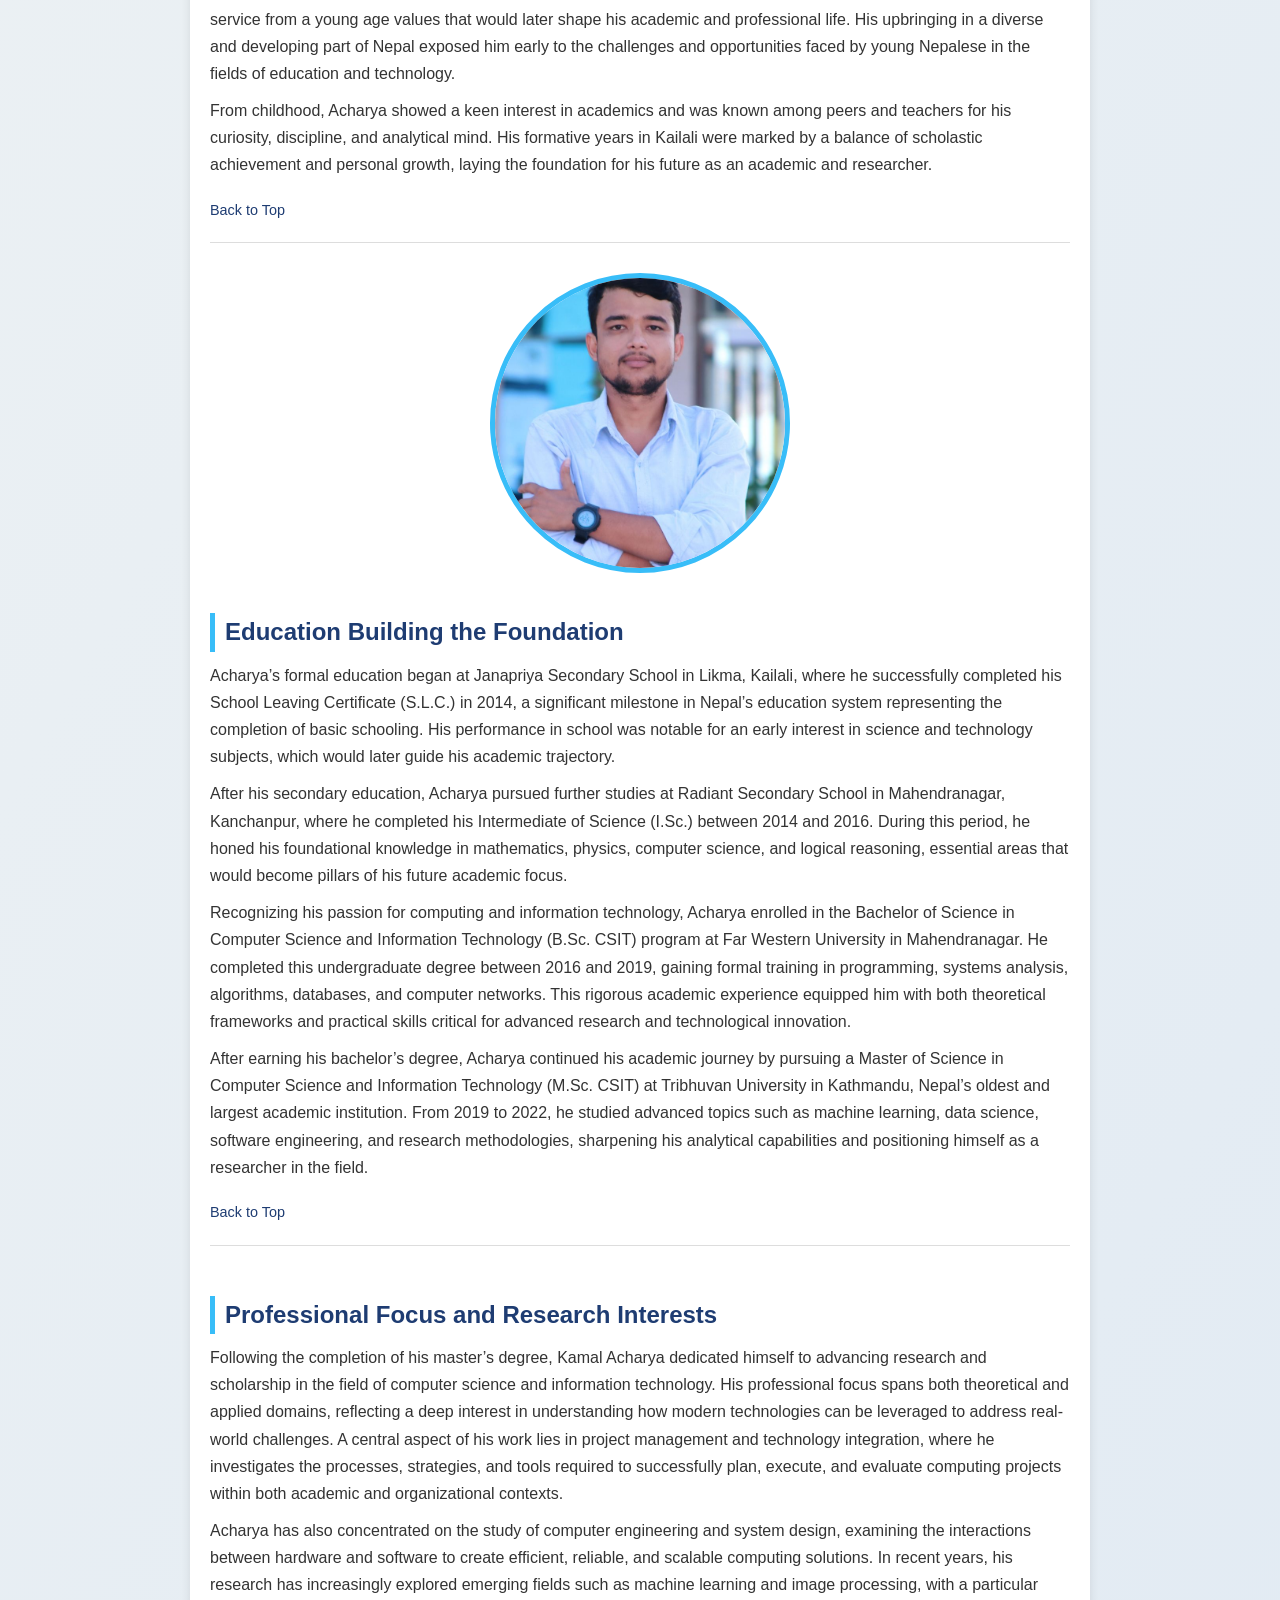
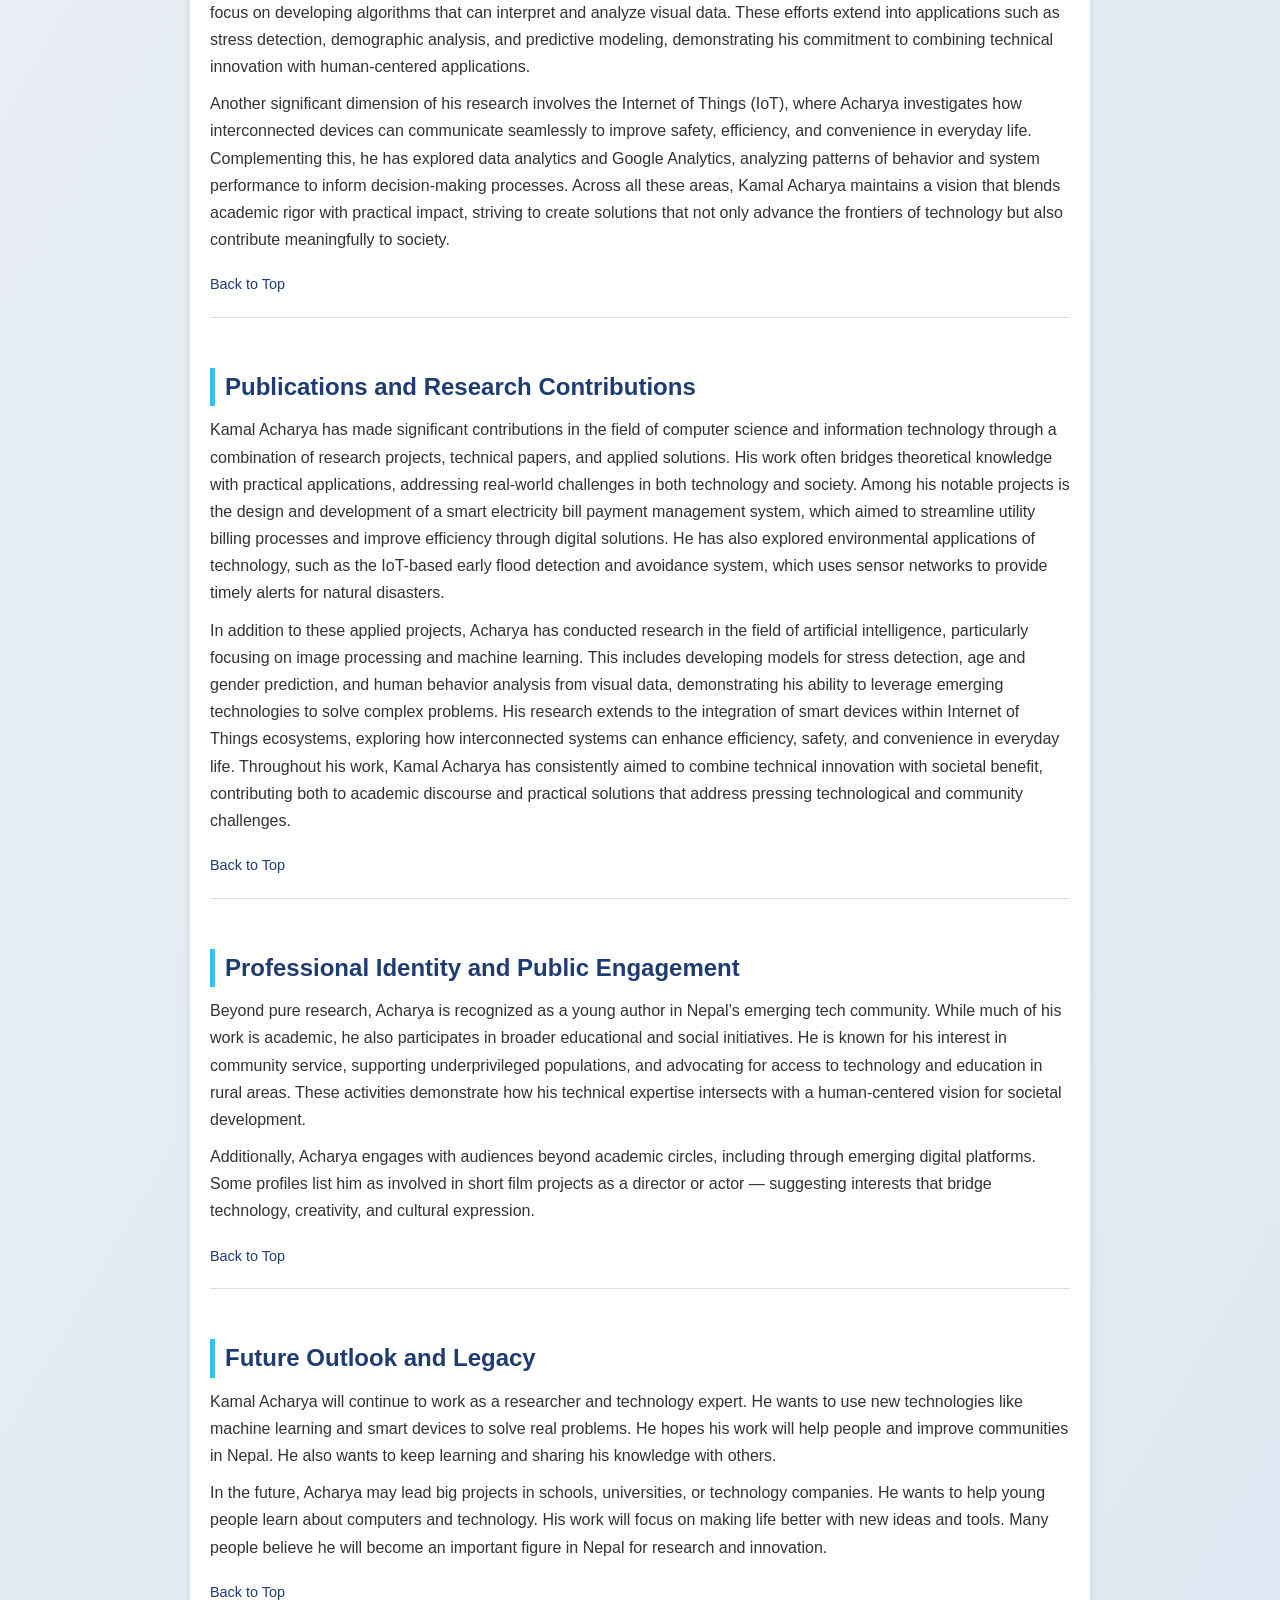
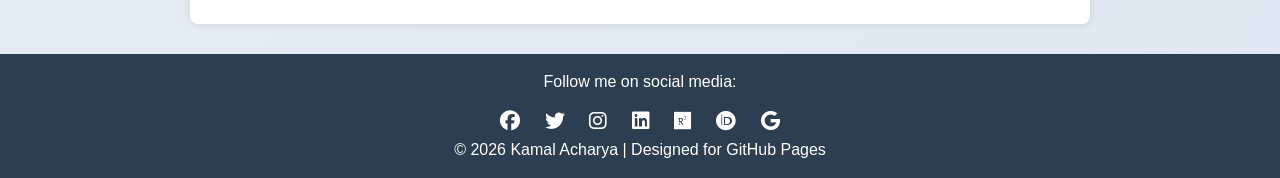
==== commit 83030c9d: "Update index.html" ====
--- a/index.html
+++ b/index.html
@@ -164,7 +164,7 @@
             <p>From childhood, Acharya showed a keen interest in academics and was known among peers and teachers for his curiosity, discipline, and analytical mind. His formative years in Kailali were marked by a balance of scholastic achievement and personal growth, laying the foundation for his future as an academic and researcher.</p>
             <a href="#top" class="back-to-top">Back to Top</a>
         </section>
-<img src="Kamal_Acharya_in_2026.jpg" alt="My Photo" class="center-img" width="300" height="300">
+<img src="Kamal Acharya 2022.jpg" alt="My Photo" class="center-img" width="300" height="300">
         <section id="education">
             <h2>Education Building the Foundation</h2>
             <p>Acharya’s formal education began at Janapriya Secondary School in Likma, Kailali, where he successfully completed his School Leaving Certificate (S.L.C.) in 2014, a significant milestone in Nepal’s education system representing the completion of basic schooling. His performance in school was notable for an early interest in science and technology subjects, which would later guide his academic trajectory.</p>
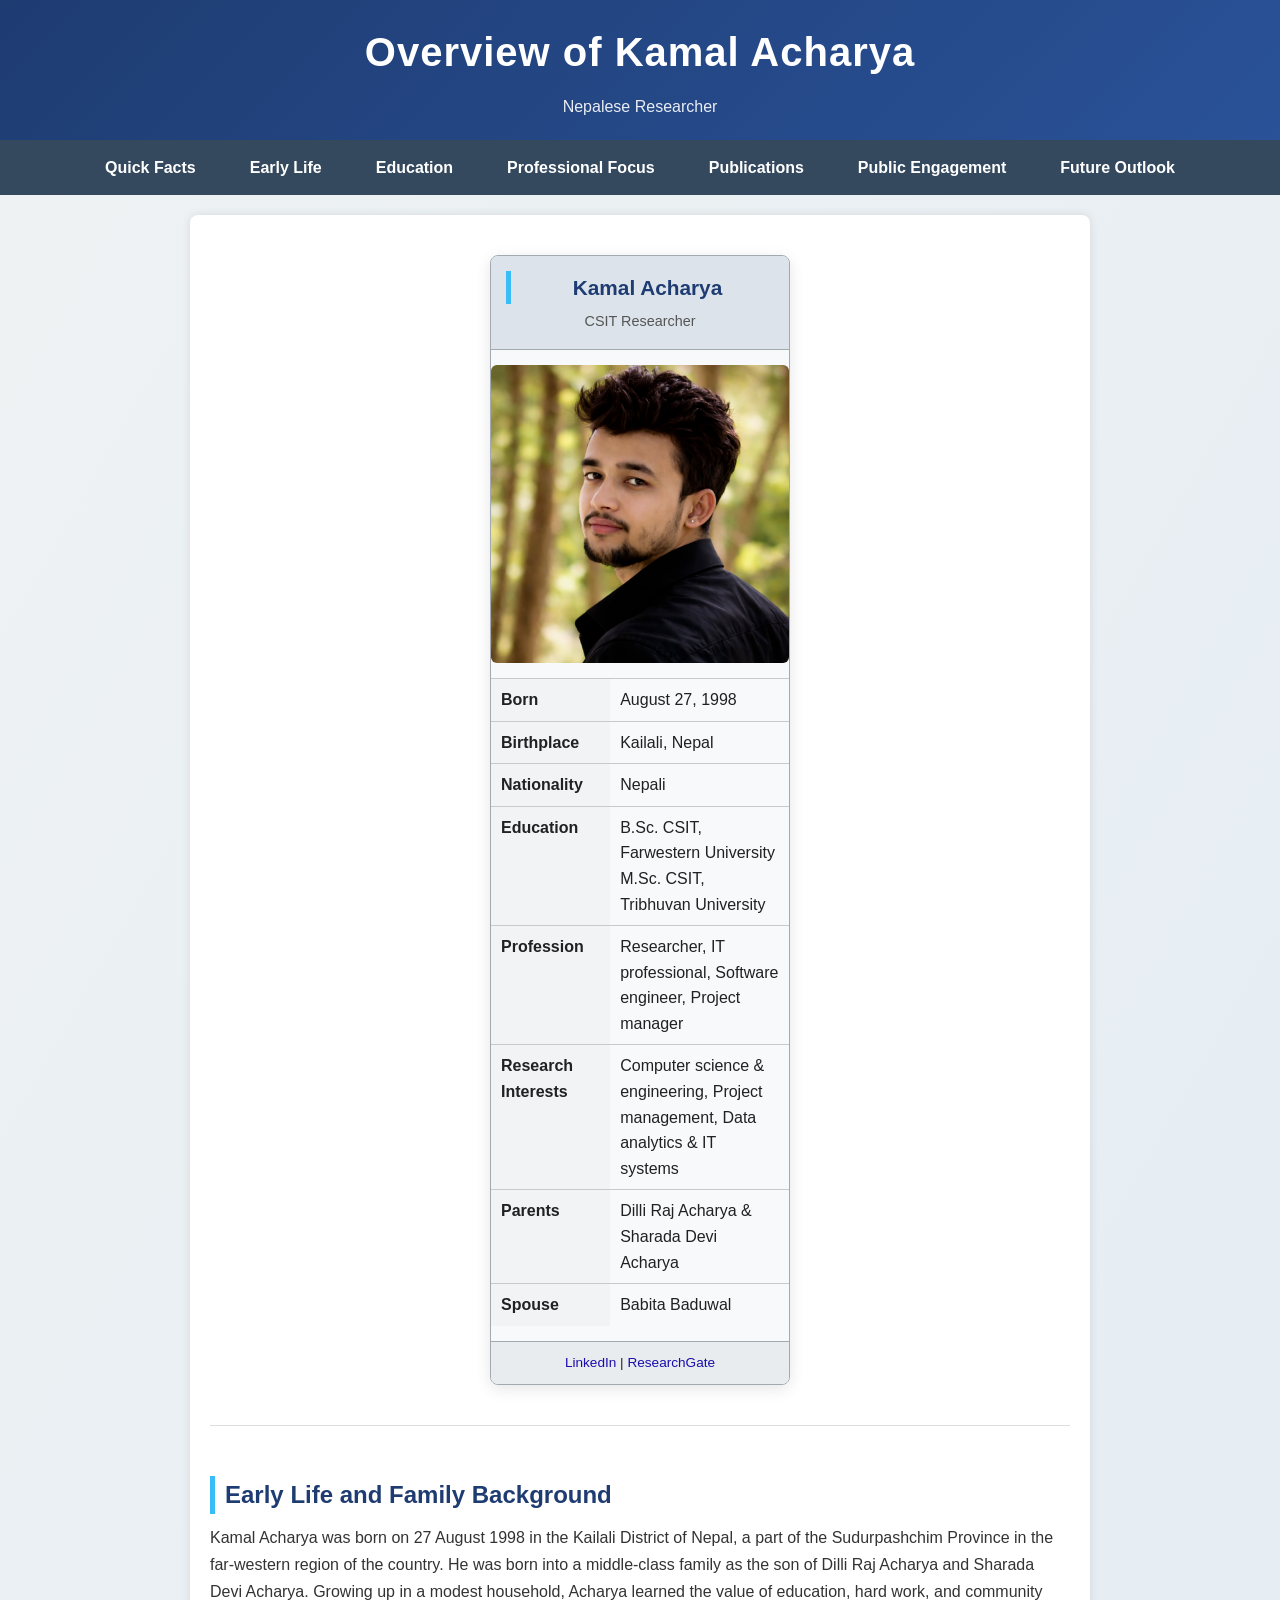
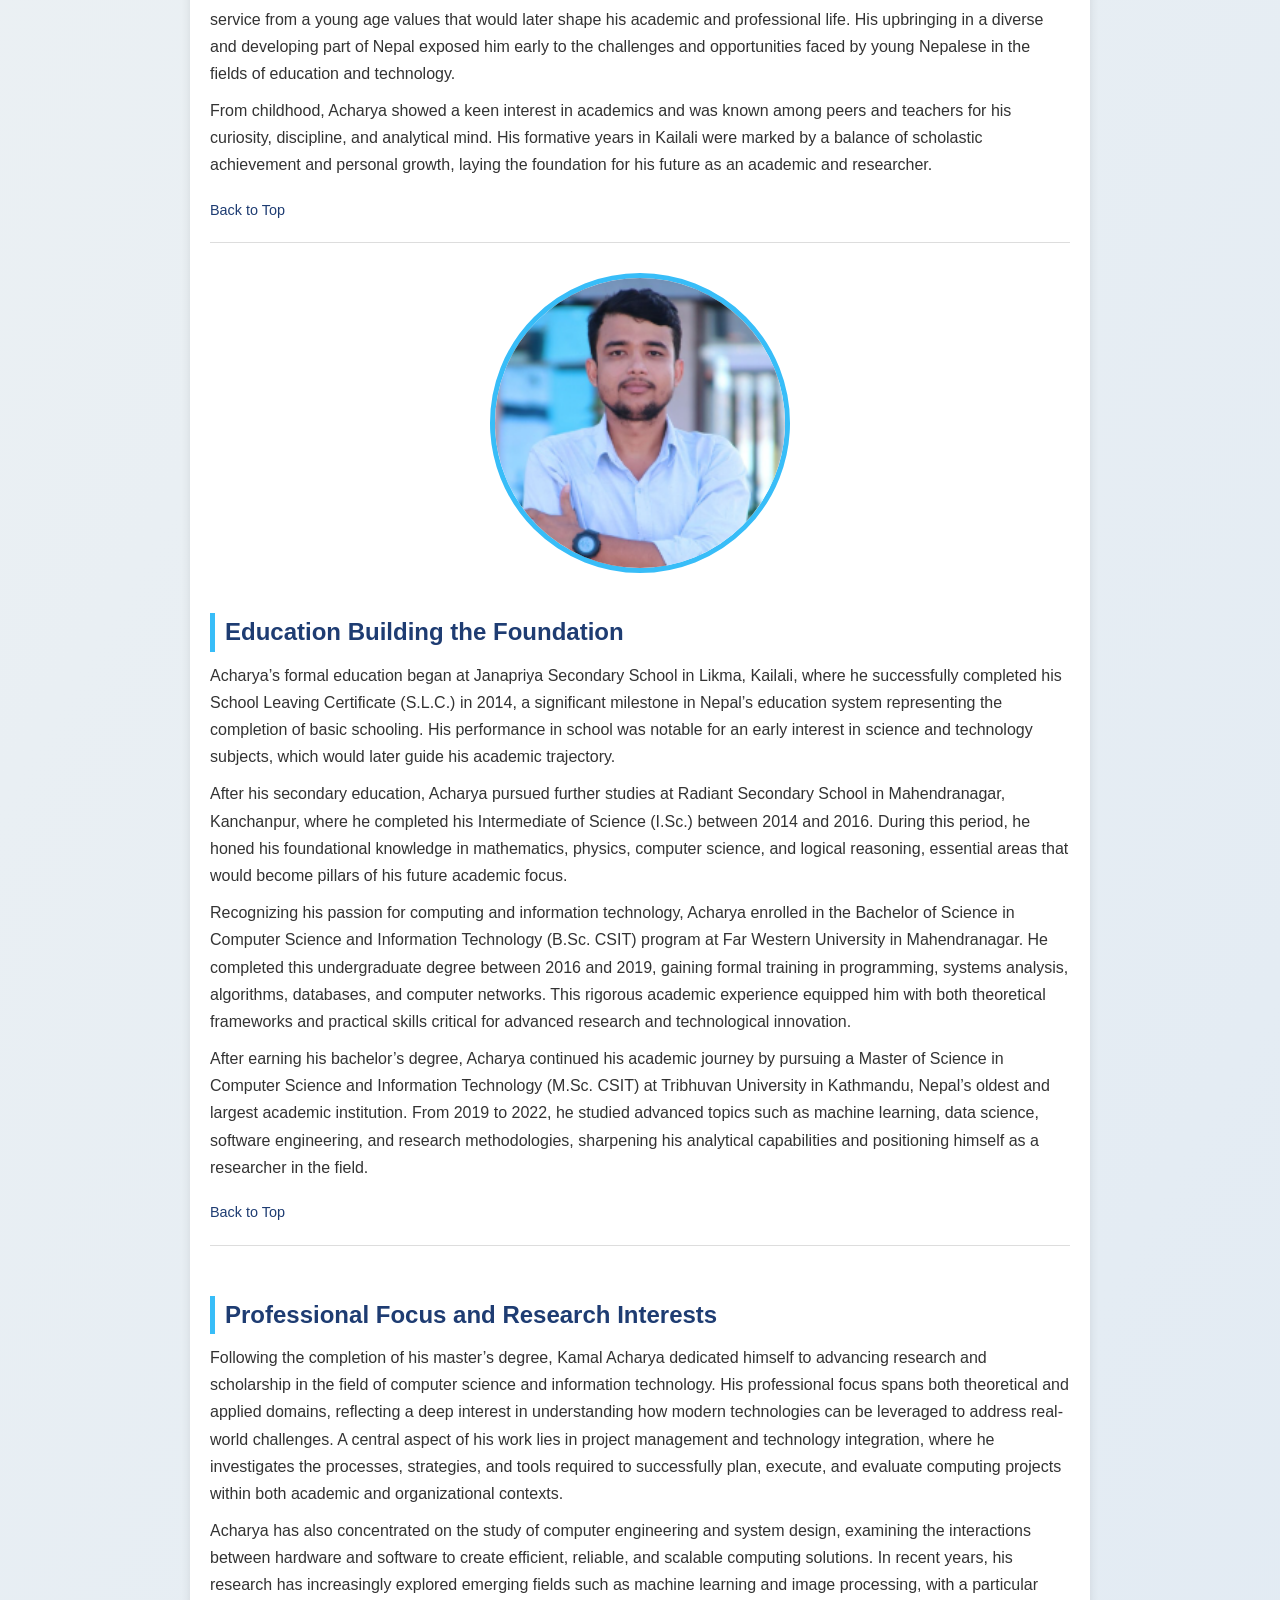
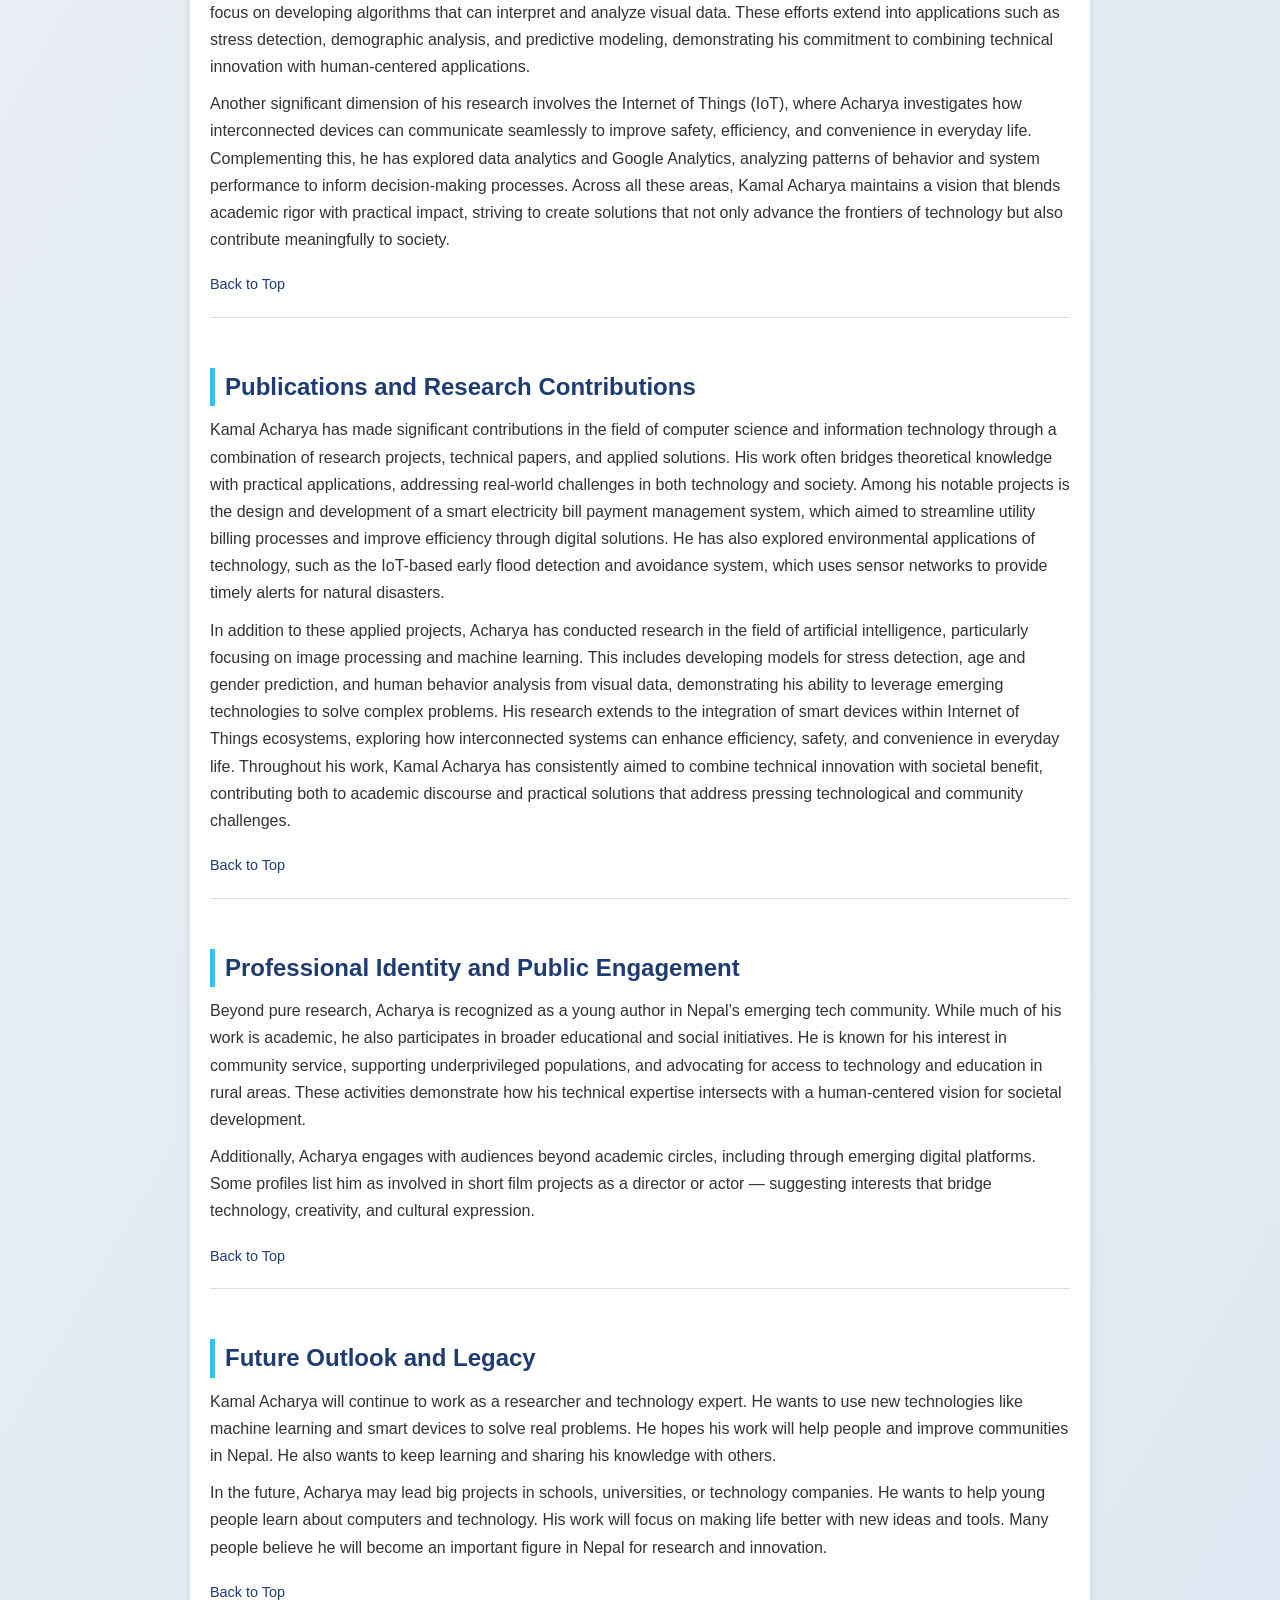
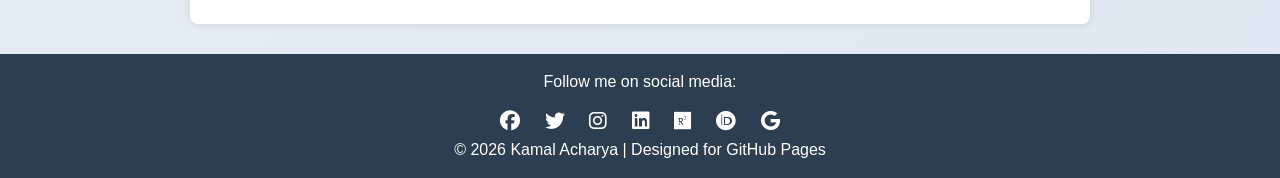
==== commit 2bf519b3: "Update index.html" ====
--- a/index.html
+++ b/index.html
@@ -164,7 +164,7 @@
             <p>From childhood, Acharya showed a keen interest in academics and was known among peers and teachers for his curiosity, discipline, and analytical mind. His formative years in Kailali were marked by a balance of scholastic achievement and personal growth, laying the foundation for his future as an academic and researcher.</p>
             <a href="#top" class="back-to-top">Back to Top</a>
         </section>
-<img src="Kamal Acharya 2022.jpg" alt="My Photo" class="center-img" width="300" height="300">
+<img src="Kamal in 2022.jpg" alt="My Photo" class="center-img" width="300" height="300">
         <section id="education">
             <h2>Education Building the Foundation</h2>
             <p>Acharya’s formal education began at Janapriya Secondary School in Likma, Kailali, where he successfully completed his School Leaving Certificate (S.L.C.) in 2014, a significant milestone in Nepal’s education system representing the completion of basic schooling. His performance in school was notable for an early interest in science and technology subjects, which would later guide his academic trajectory.</p>
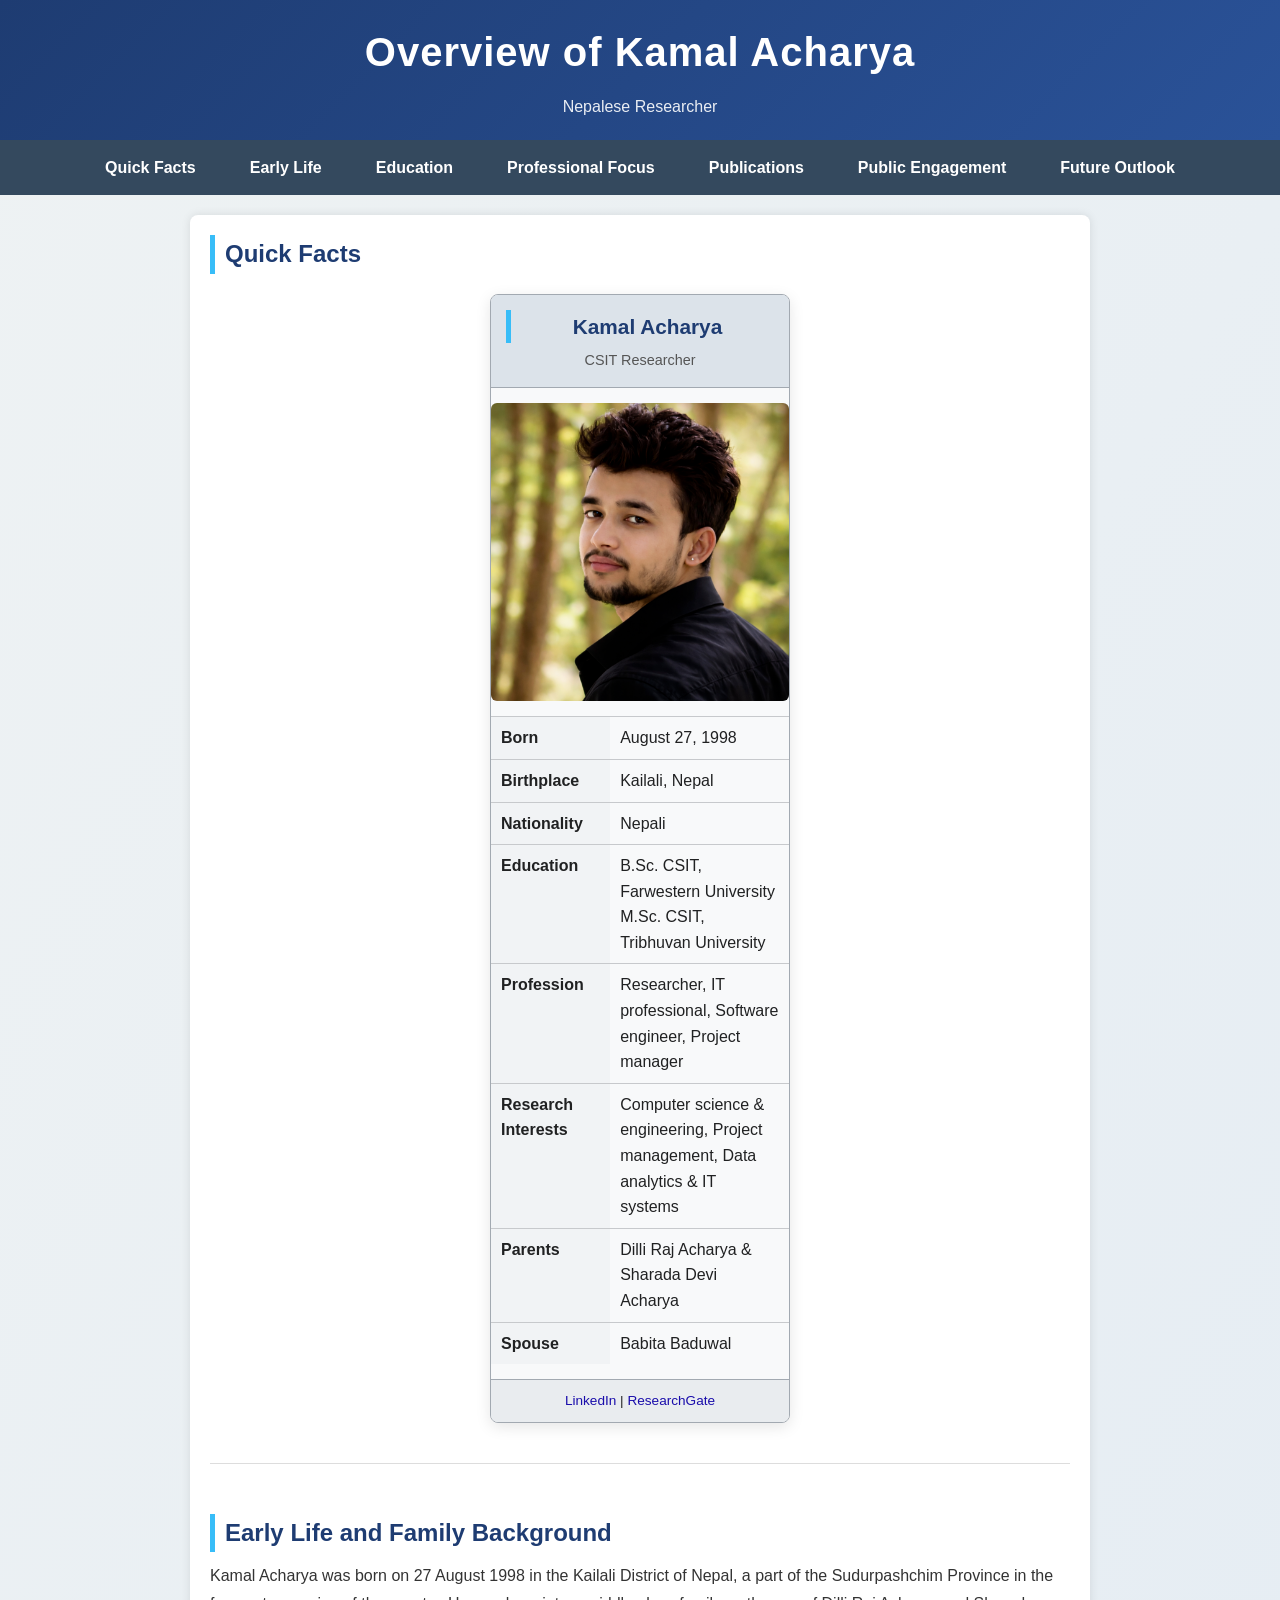
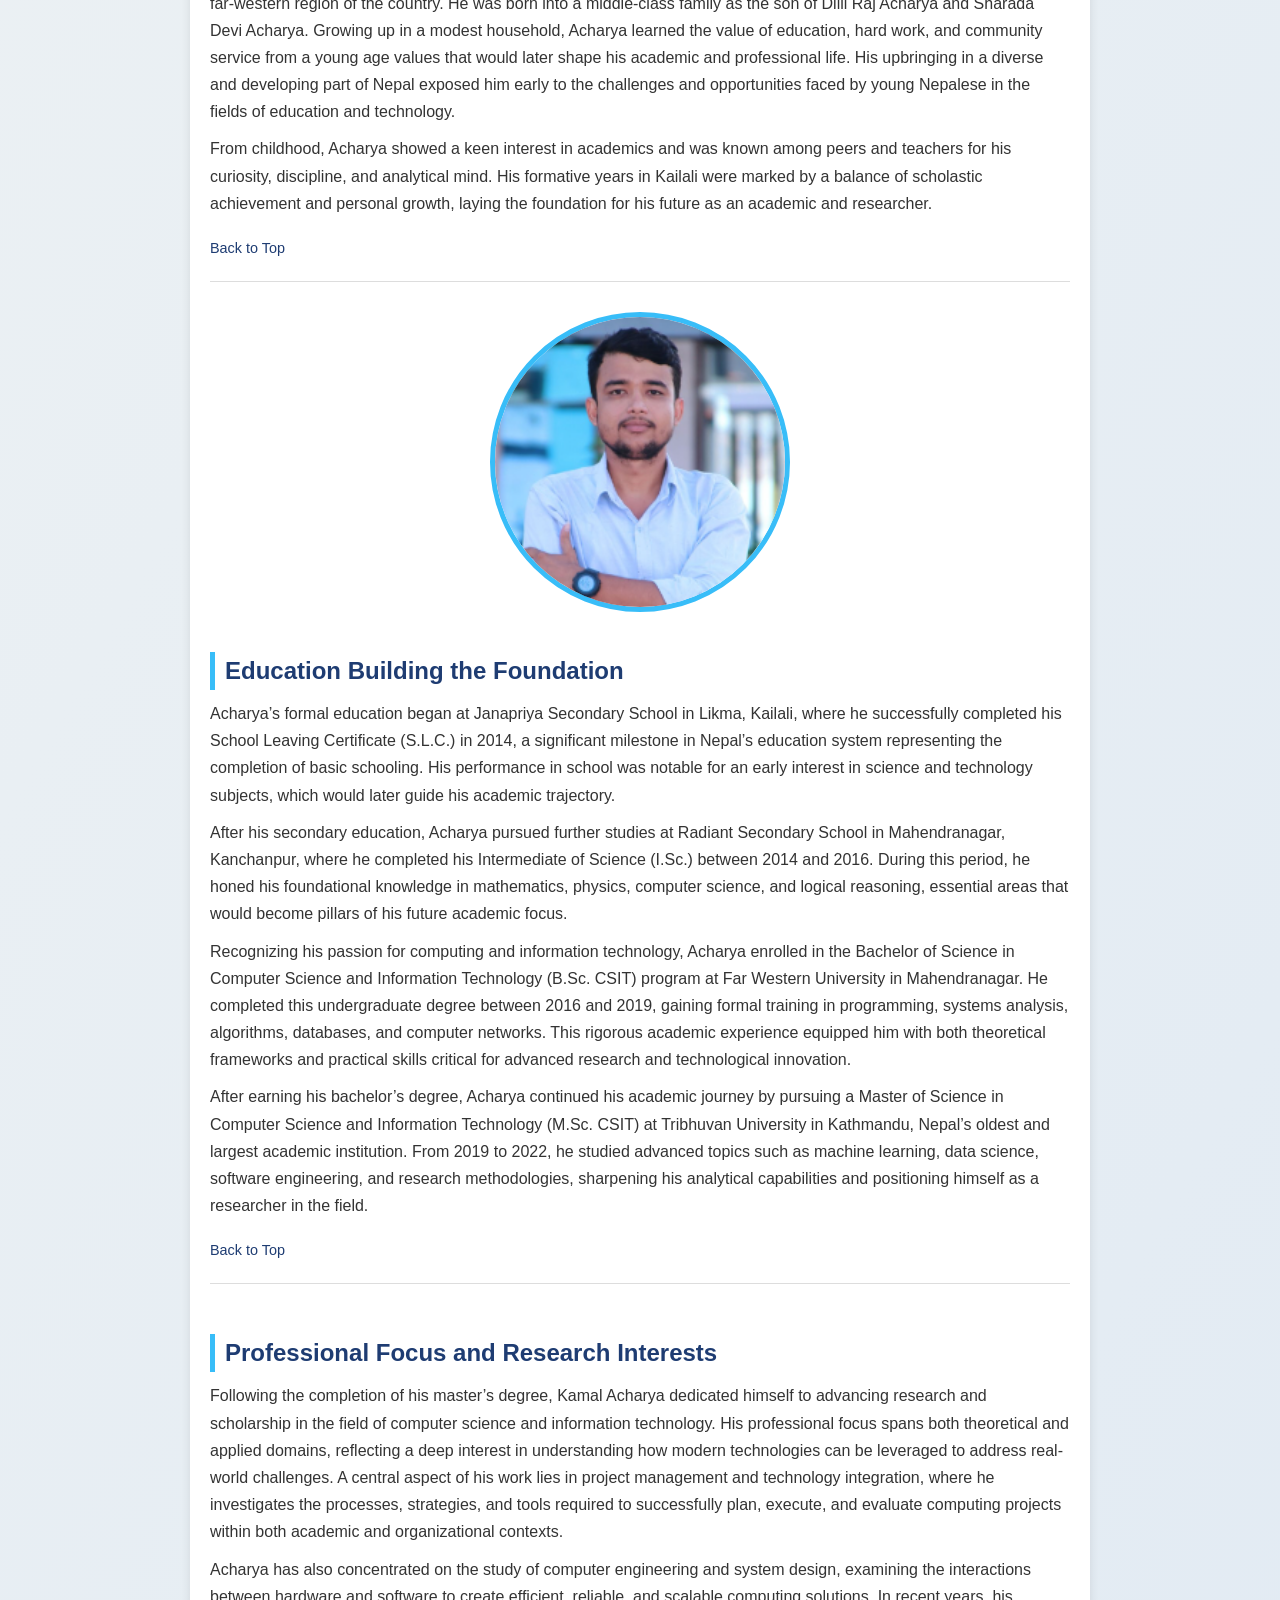
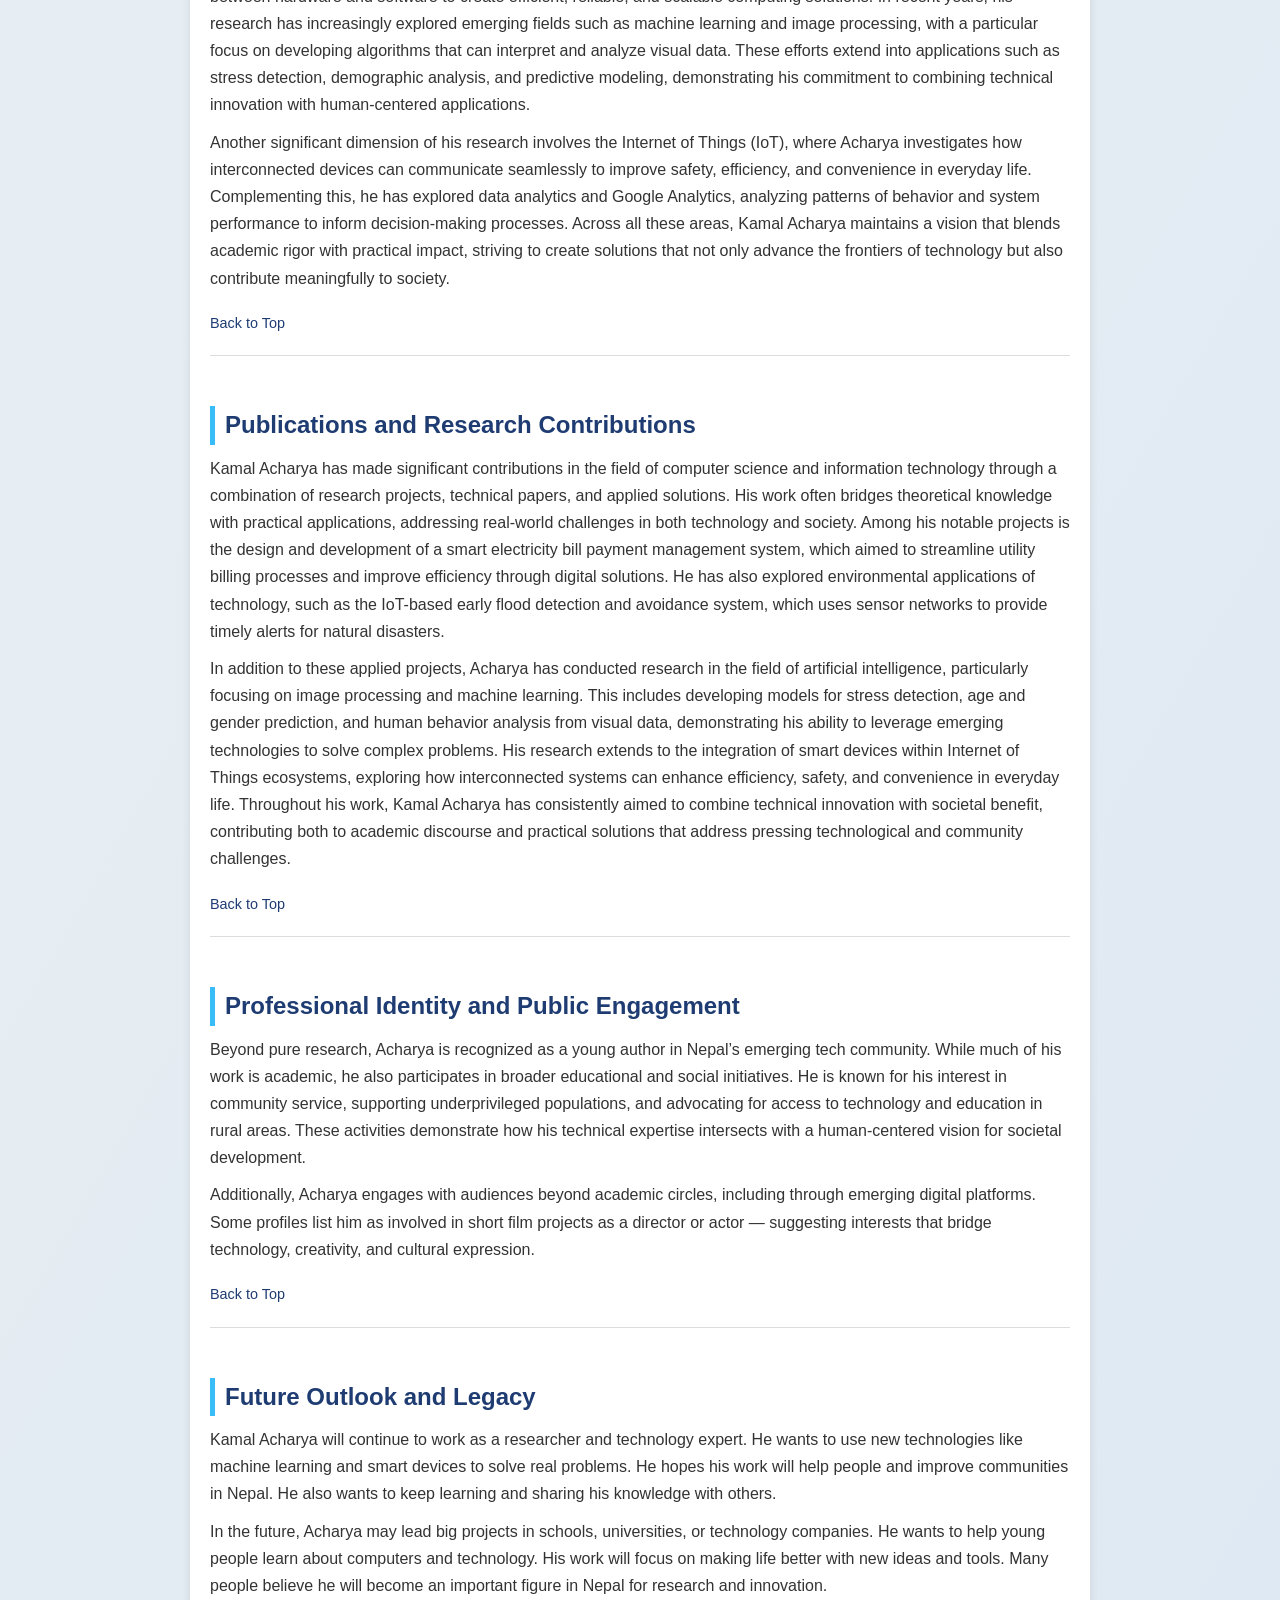
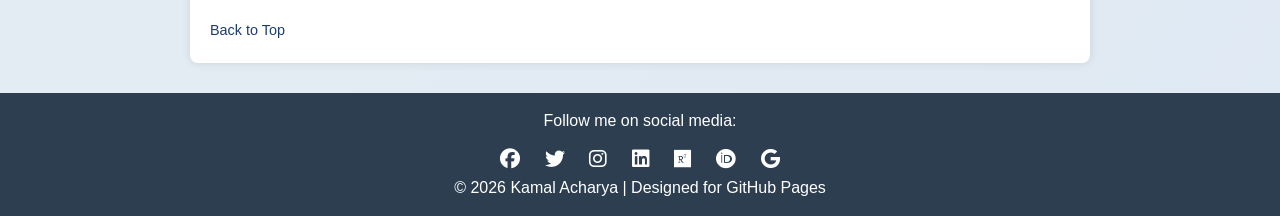
==== commit 1025dfc1: "Update index.html" ====
--- a/index.html
+++ b/index.html
@@ -106,6 +106,7 @@
     </nav>
     <main>
    <section id="quick-facts">
+       <h2>Quick Facts</h2>
     <div class="wiki-infobox">
         <div class="infobox-header">
             <h2>Kamal Acharya</h2>
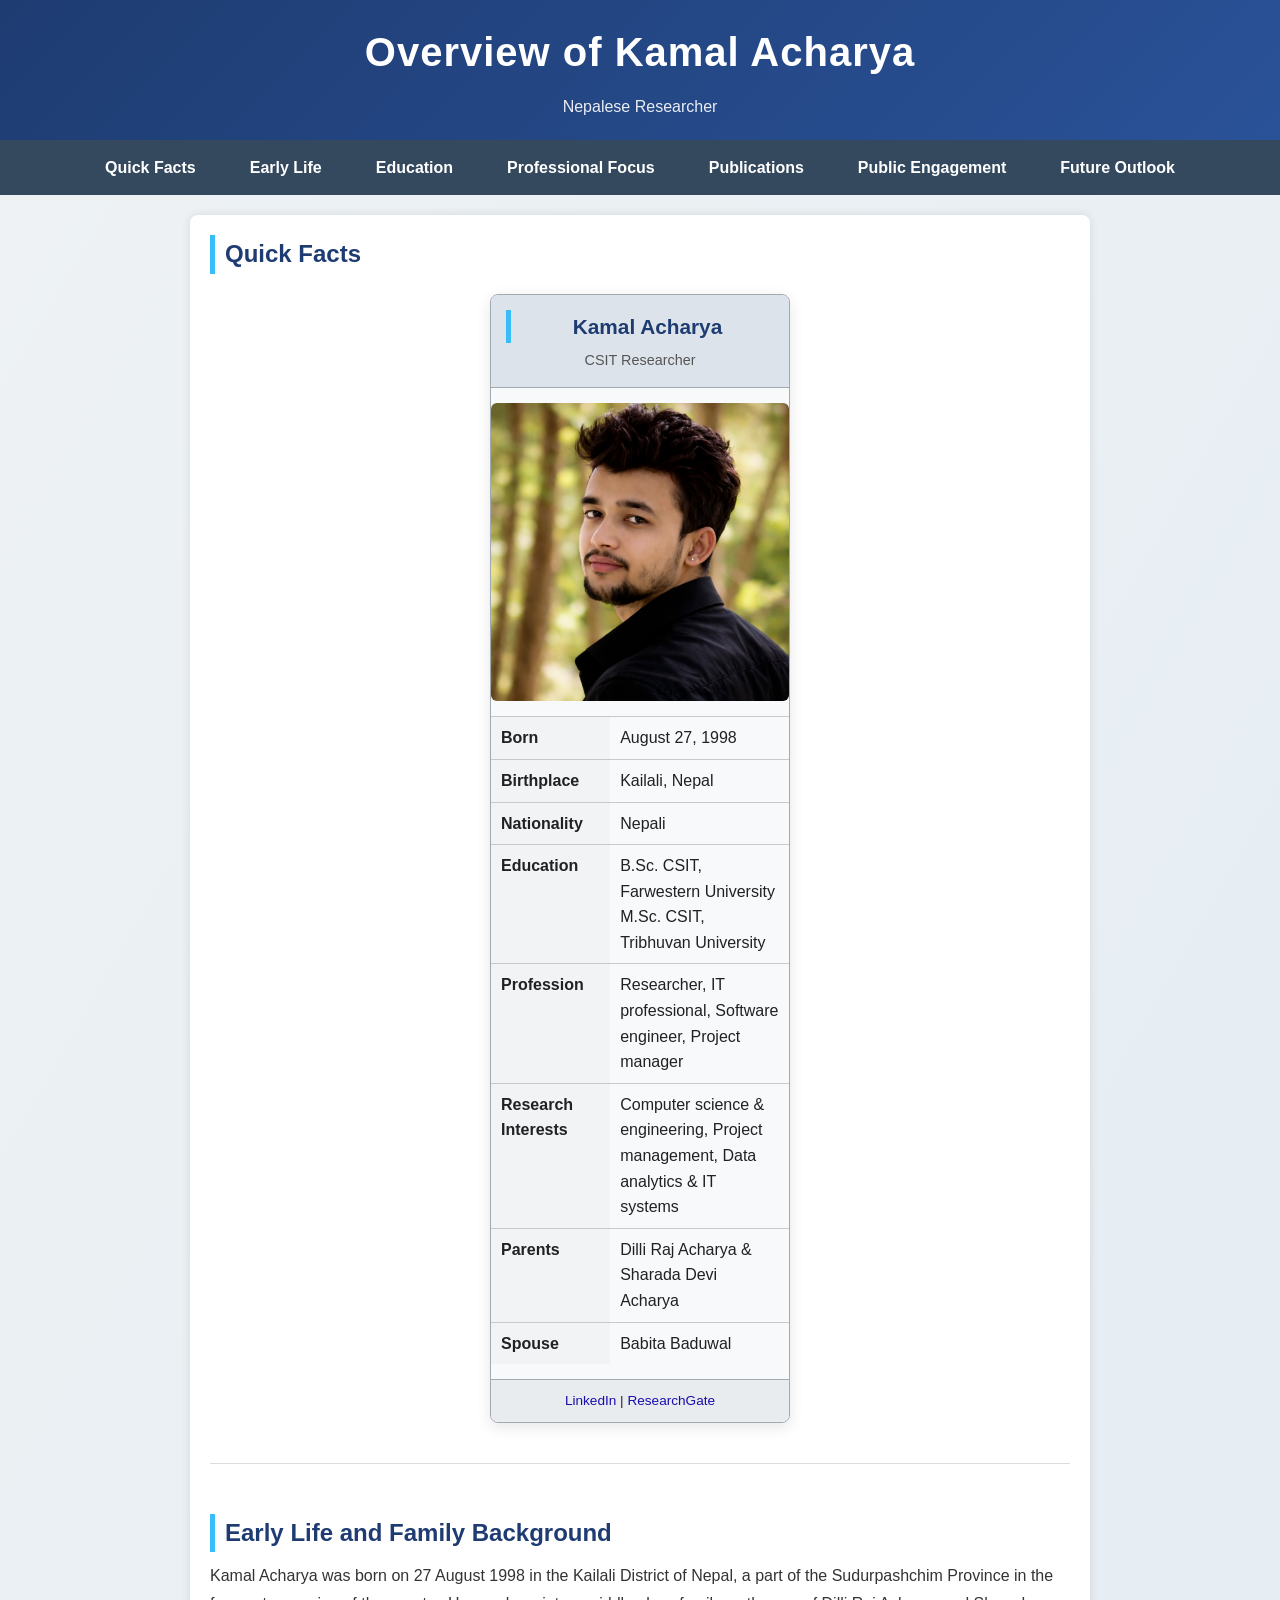
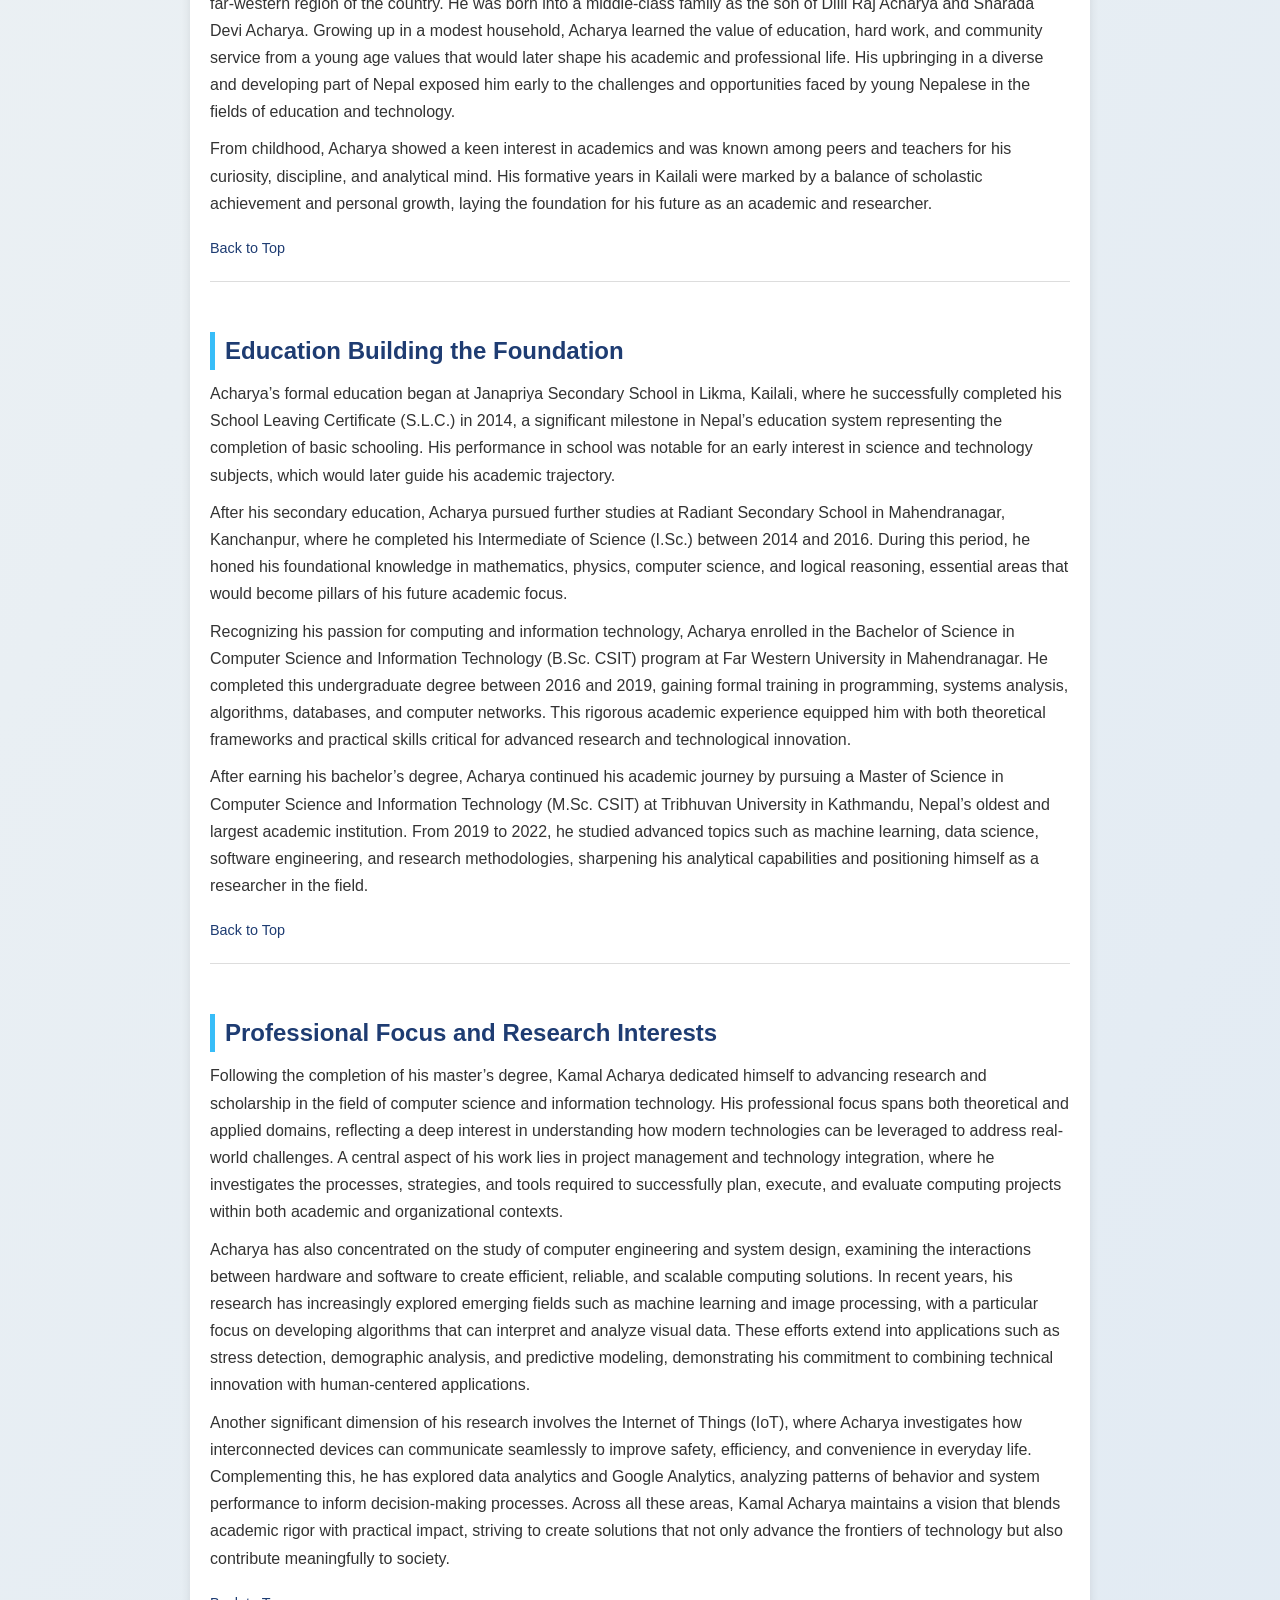
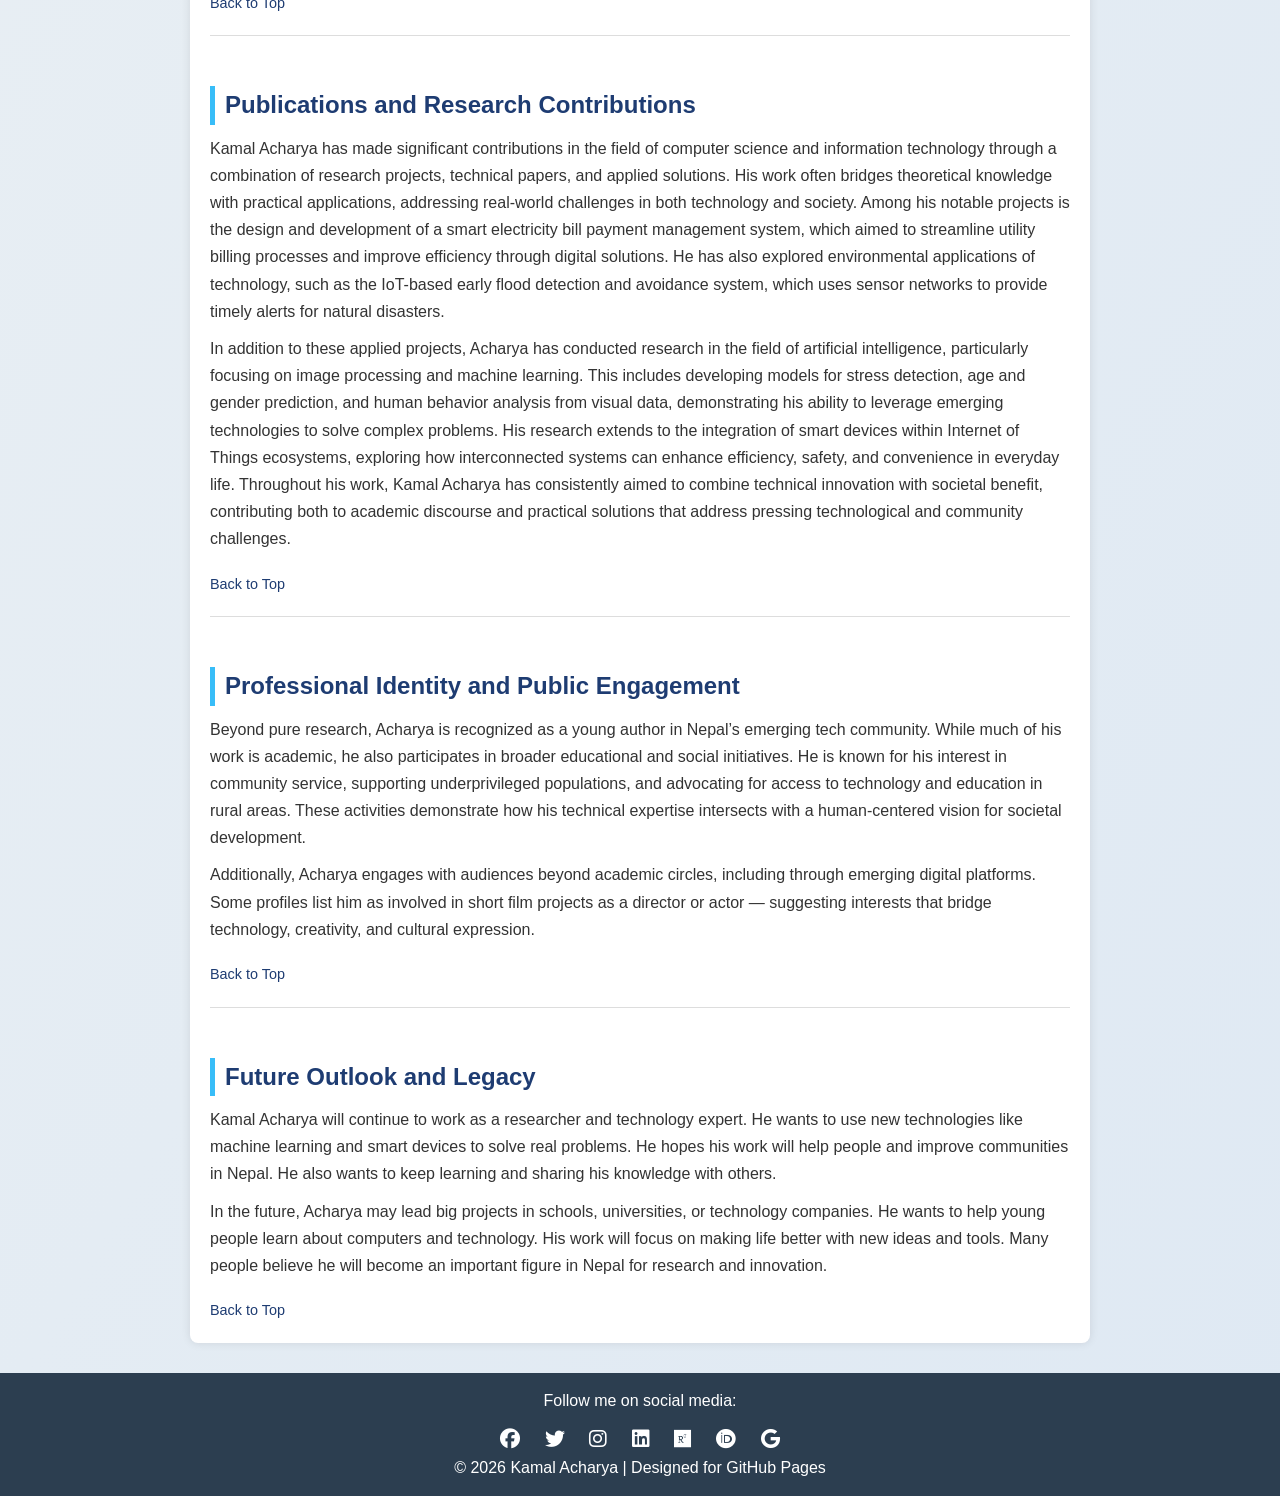
==== commit 0b2bb688: "Update index.html" ====
--- a/index.html
+++ b/index.html
@@ -165,7 +165,7 @@
             <p>From childhood, Acharya showed a keen interest in academics and was known among peers and teachers for his curiosity, discipline, and analytical mind. His formative years in Kailali were marked by a balance of scholastic achievement and personal growth, laying the foundation for his future as an academic and researcher.</p>
             <a href="#top" class="back-to-top">Back to Top</a>
         </section>
-<img src="Kamal in 2022.jpg" alt="My Photo" class="center-img" width="300" height="300">
+
         <section id="education">
             <h2>Education Building the Foundation</h2>
             <p>Acharya’s formal education began at Janapriya Secondary School in Likma, Kailali, where he successfully completed his School Leaving Certificate (S.L.C.) in 2014, a significant milestone in Nepal’s education system representing the completion of basic schooling. His performance in school was notable for an early interest in science and technology subjects, which would later guide his academic trajectory.</p>
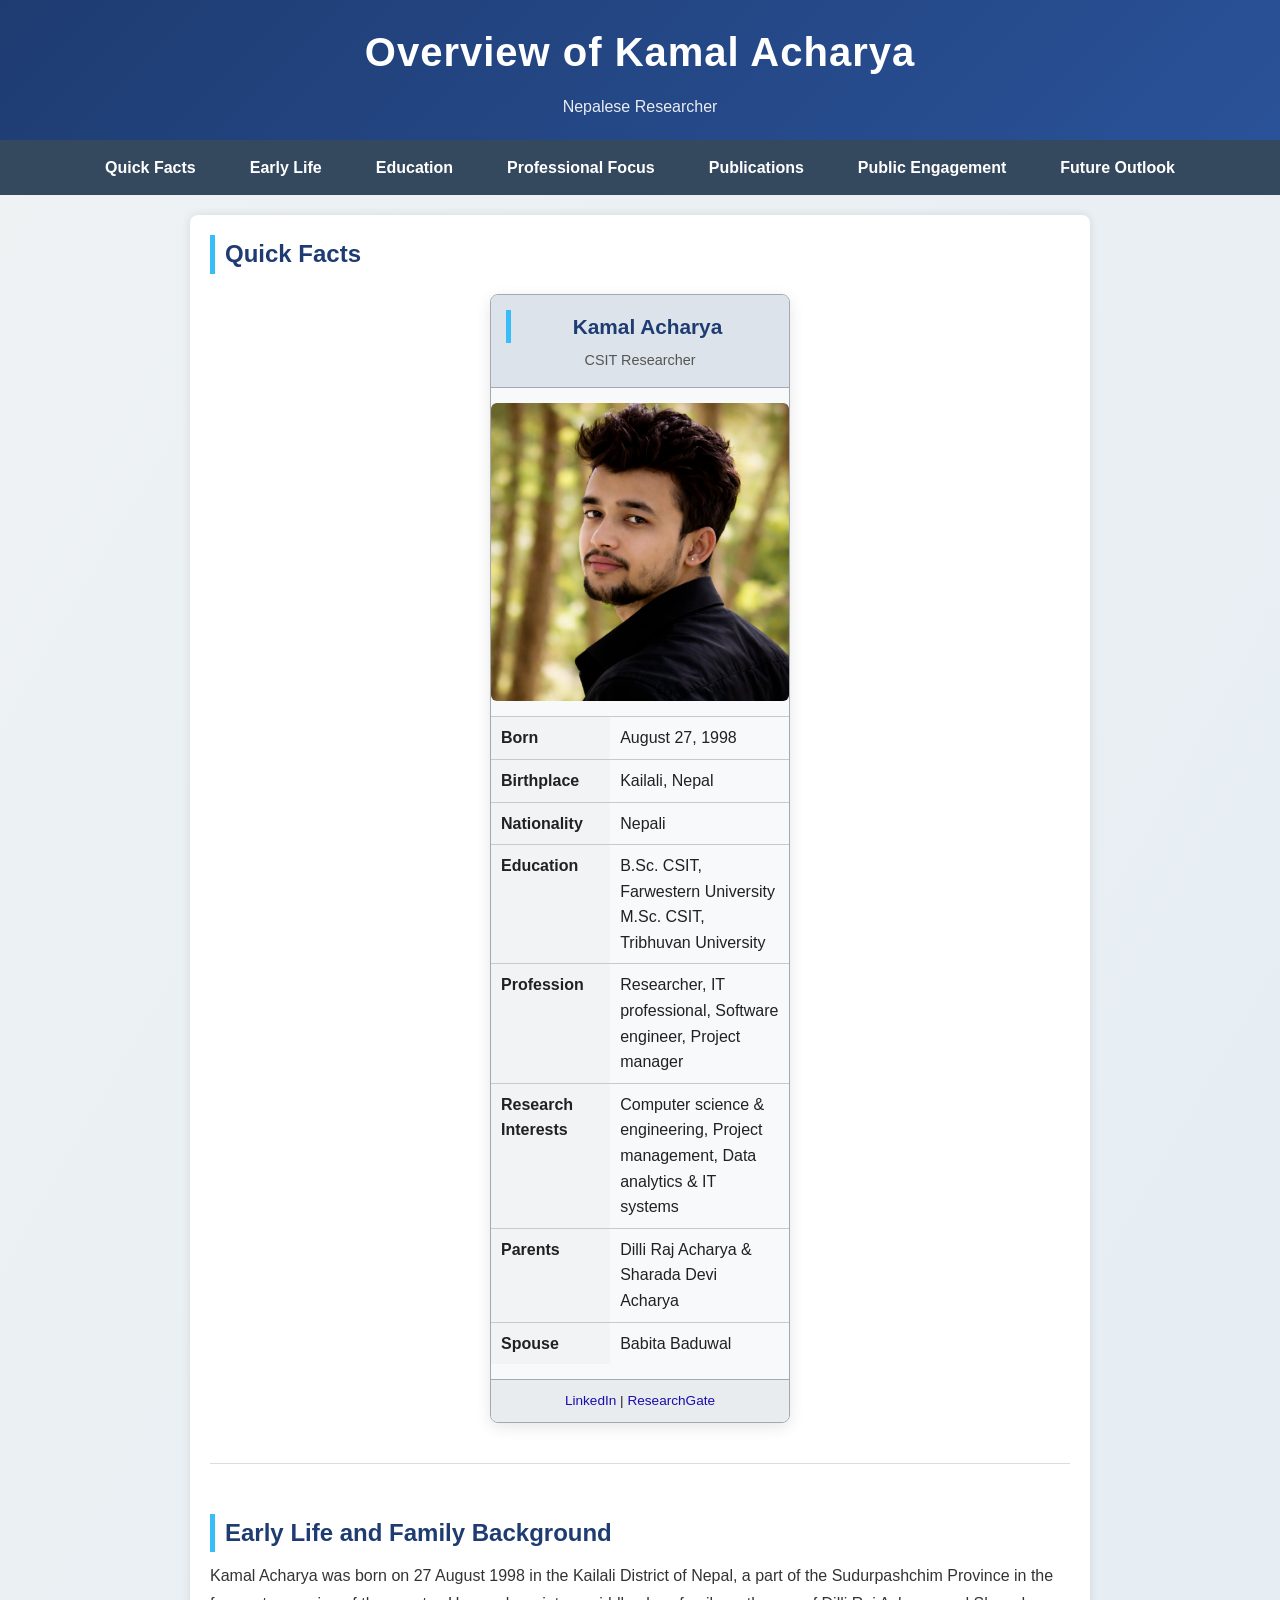
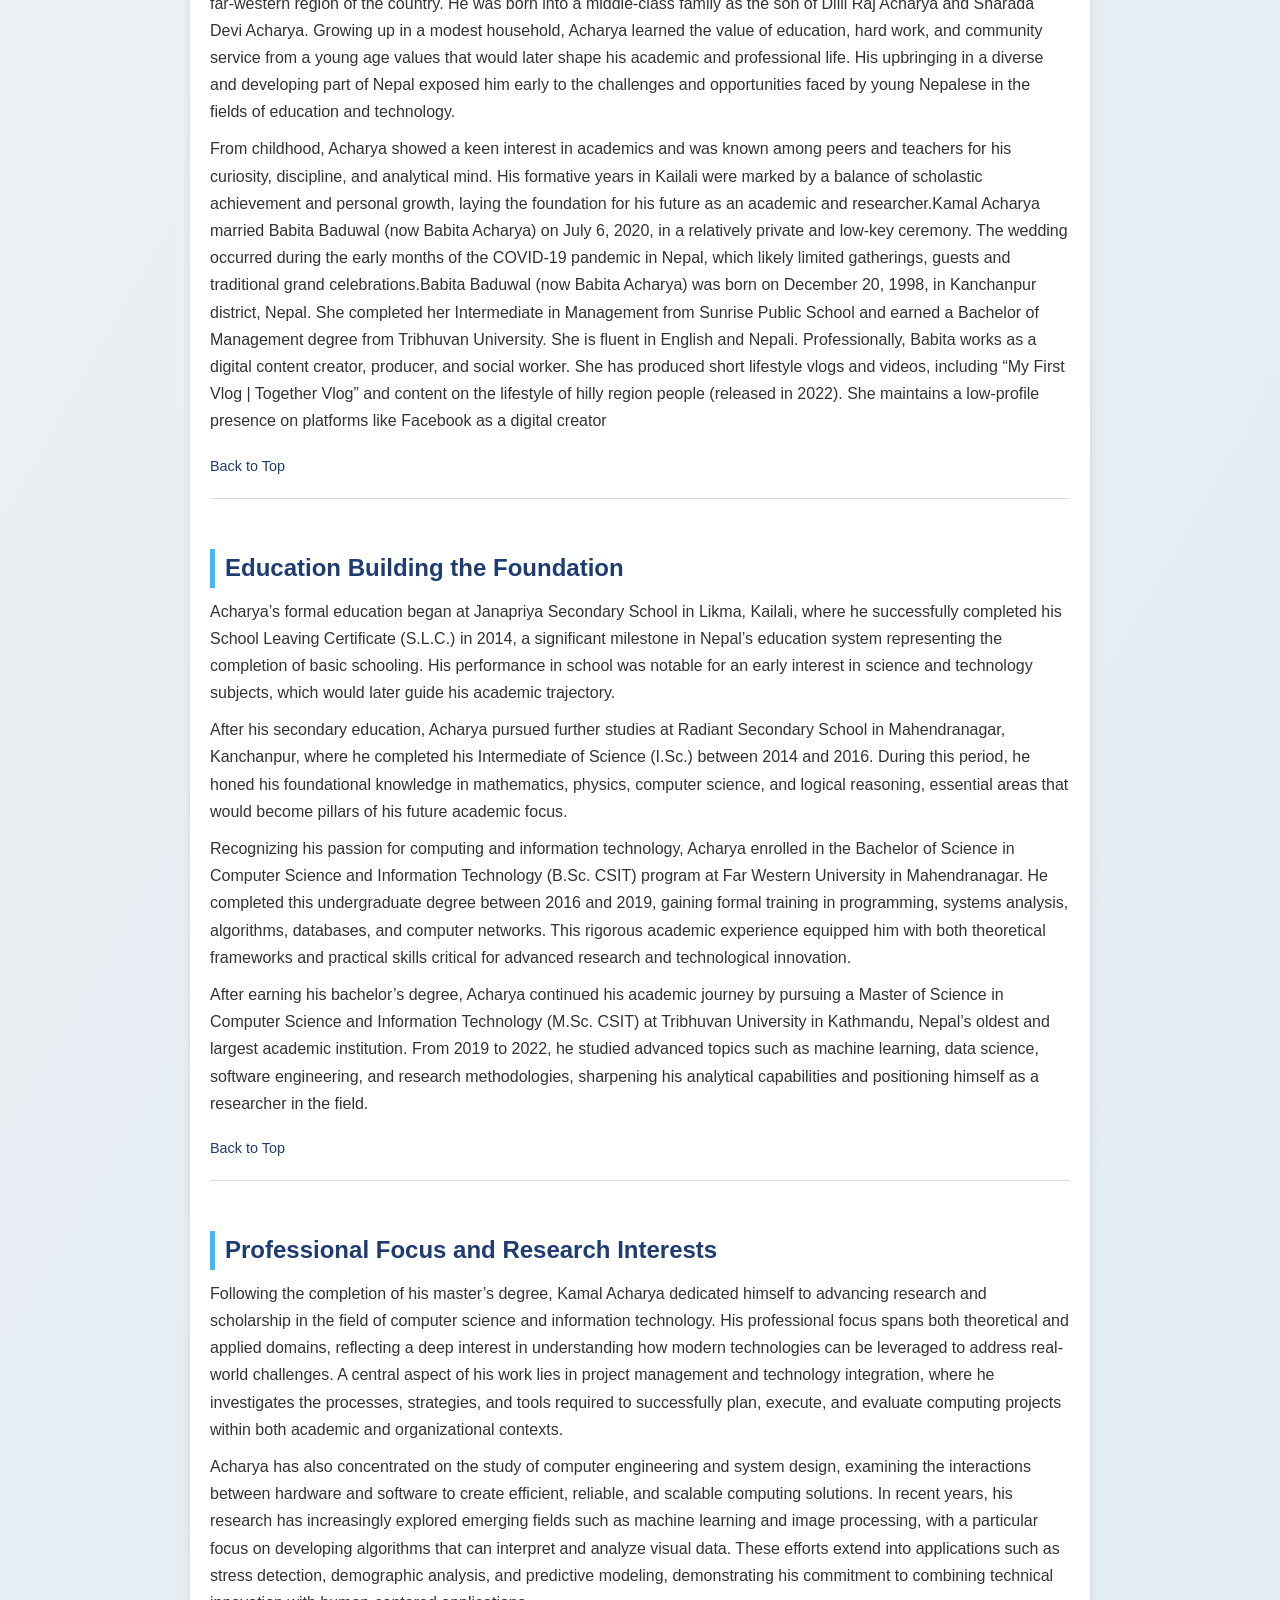
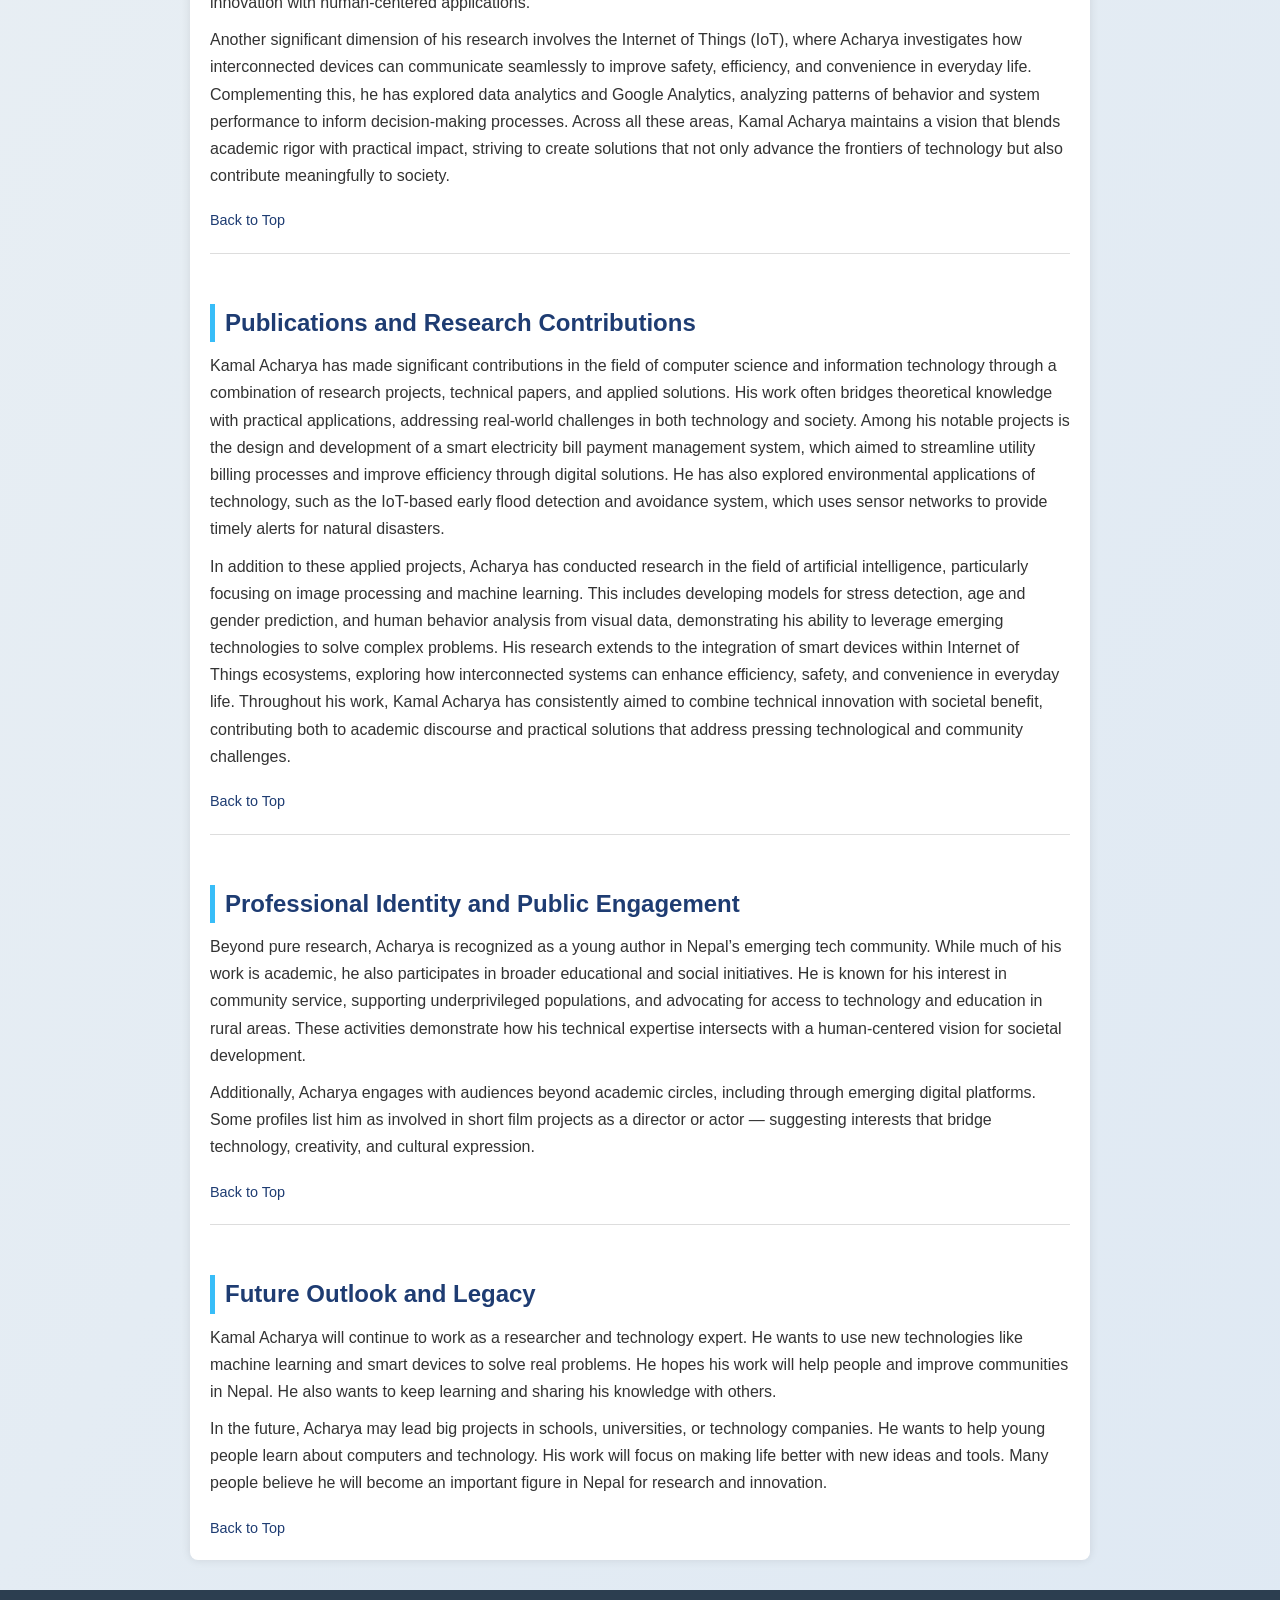
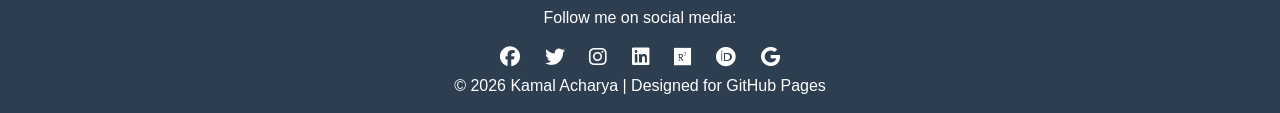
==== commit c896bf02: "Update index.html" ====
--- a/index.html
+++ b/index.html
@@ -162,7 +162,7 @@
         <section id="early-life">
             <h2>Early Life and Family Background</h2>
             <p>Kamal Acharya was born on 27 August 1998 in the Kailali District of Nepal, a part of the Sudurpashchim Province in the far‑western region of the country. He was born into a middle‑class family as the son of Dilli Raj Acharya and Sharada Devi Acharya. Growing up in a modest household, Acharya learned the value of education, hard work, and community service from a young age values that would later shape his academic and professional life. His upbringing in a diverse and developing part of Nepal exposed him early to the challenges and opportunities faced by young Nepalese in the fields of education and technology.</p>
-            <p>From childhood, Acharya showed a keen interest in academics and was known among peers and teachers for his curiosity, discipline, and analytical mind. His formative years in Kailali were marked by a balance of scholastic achievement and personal growth, laying the foundation for his future as an academic and researcher.</p>
+            <p>From childhood, Acharya showed a keen interest in academics and was known among peers and teachers for his curiosity, discipline, and analytical mind. His formative years in Kailali were marked by a balance of scholastic achievement and personal growth, laying the foundation for his future as an academic and researcher.Kamal Acharya married Babita Baduwal (now Babita Acharya) on July 6, 2020, in a relatively private and low-key ceremony. The wedding occurred during the early months of the COVID-19 pandemic in Nepal, which likely limited gatherings, guests and traditional grand celebrations.Babita Baduwal (now Babita Acharya) was born on December 20, 1998, in Kanchanpur district, Nepal. She completed her Intermediate in Management from Sunrise Public School and earned a Bachelor of Management degree from Tribhuvan University. She is fluent in English and Nepali. Professionally, Babita works as a digital content creator, producer, and social worker. She has produced short lifestyle vlogs and videos, including “My First Vlog | Together Vlog” and content on the lifestyle of hilly region people (released in 2022). She maintains a low-profile presence on platforms like Facebook as a digital creator</p>
             <a href="#top" class="back-to-top">Back to Top</a>
         </section>
 
